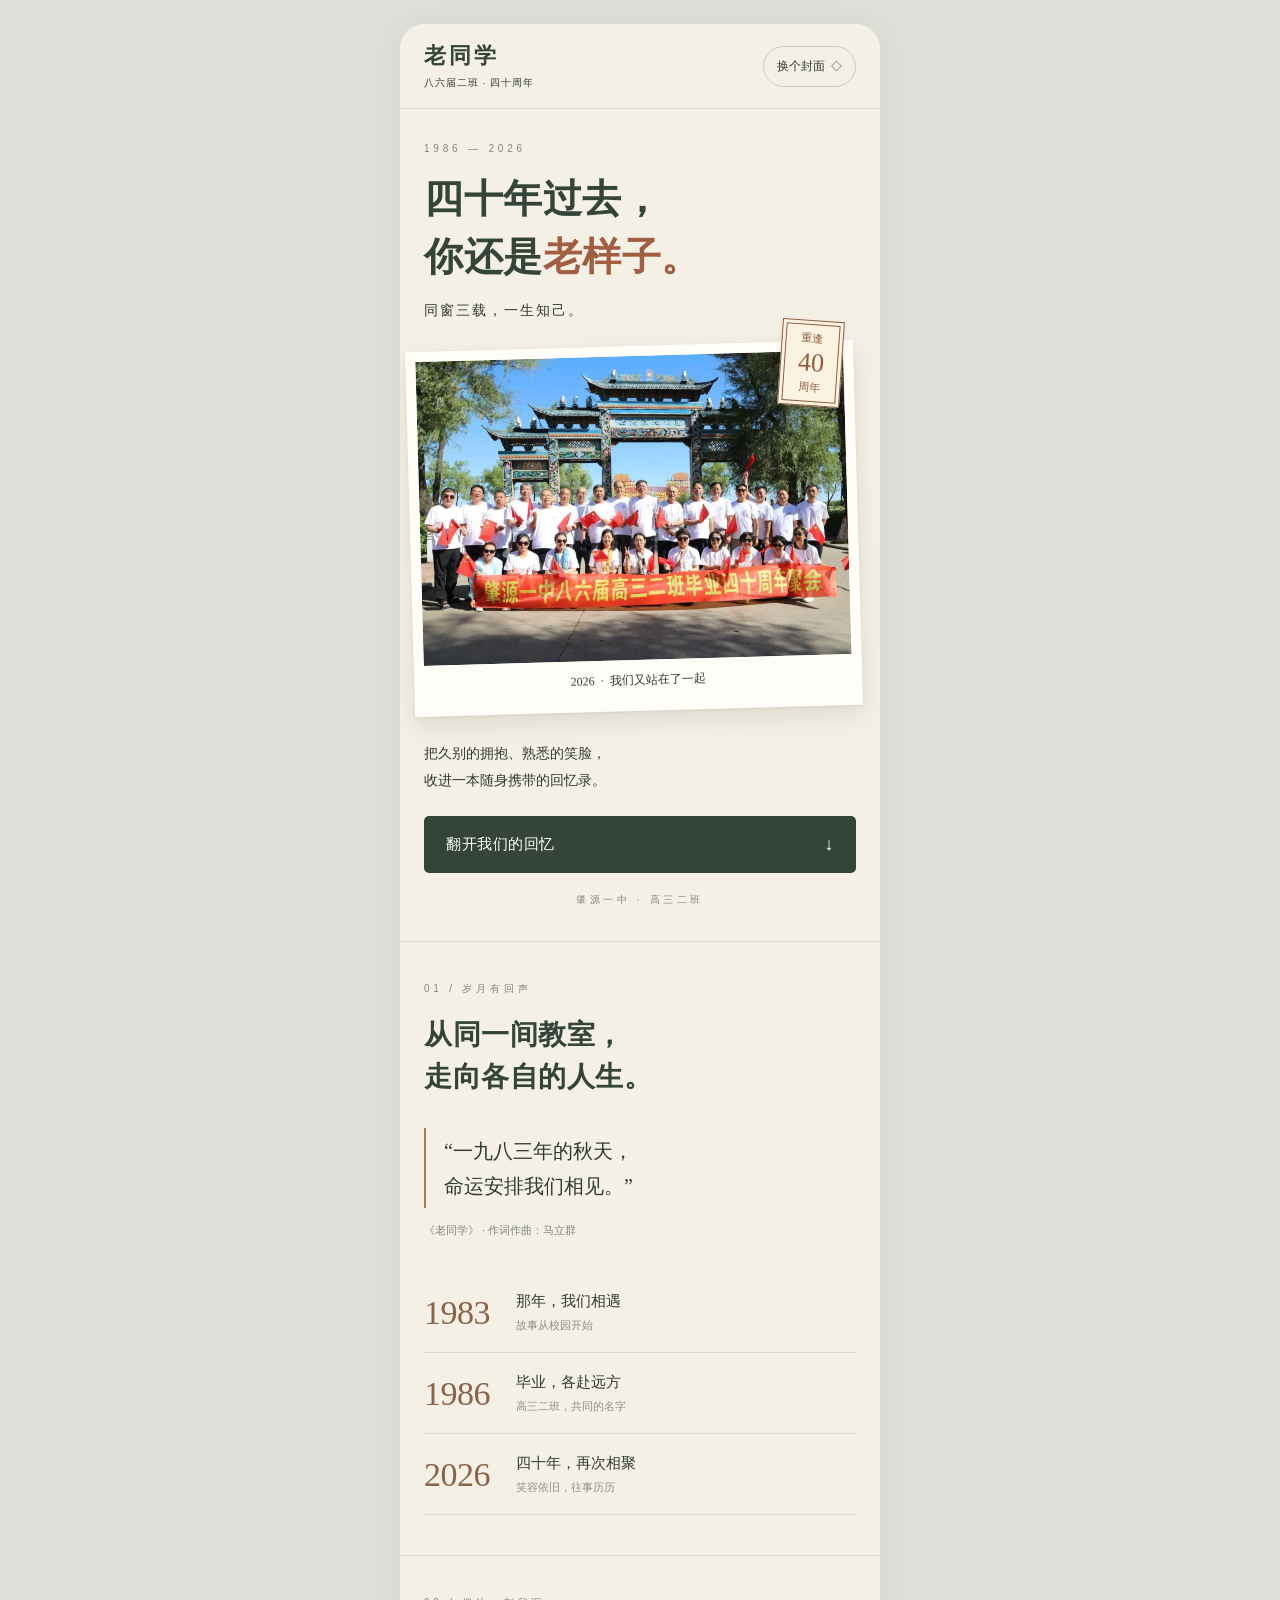
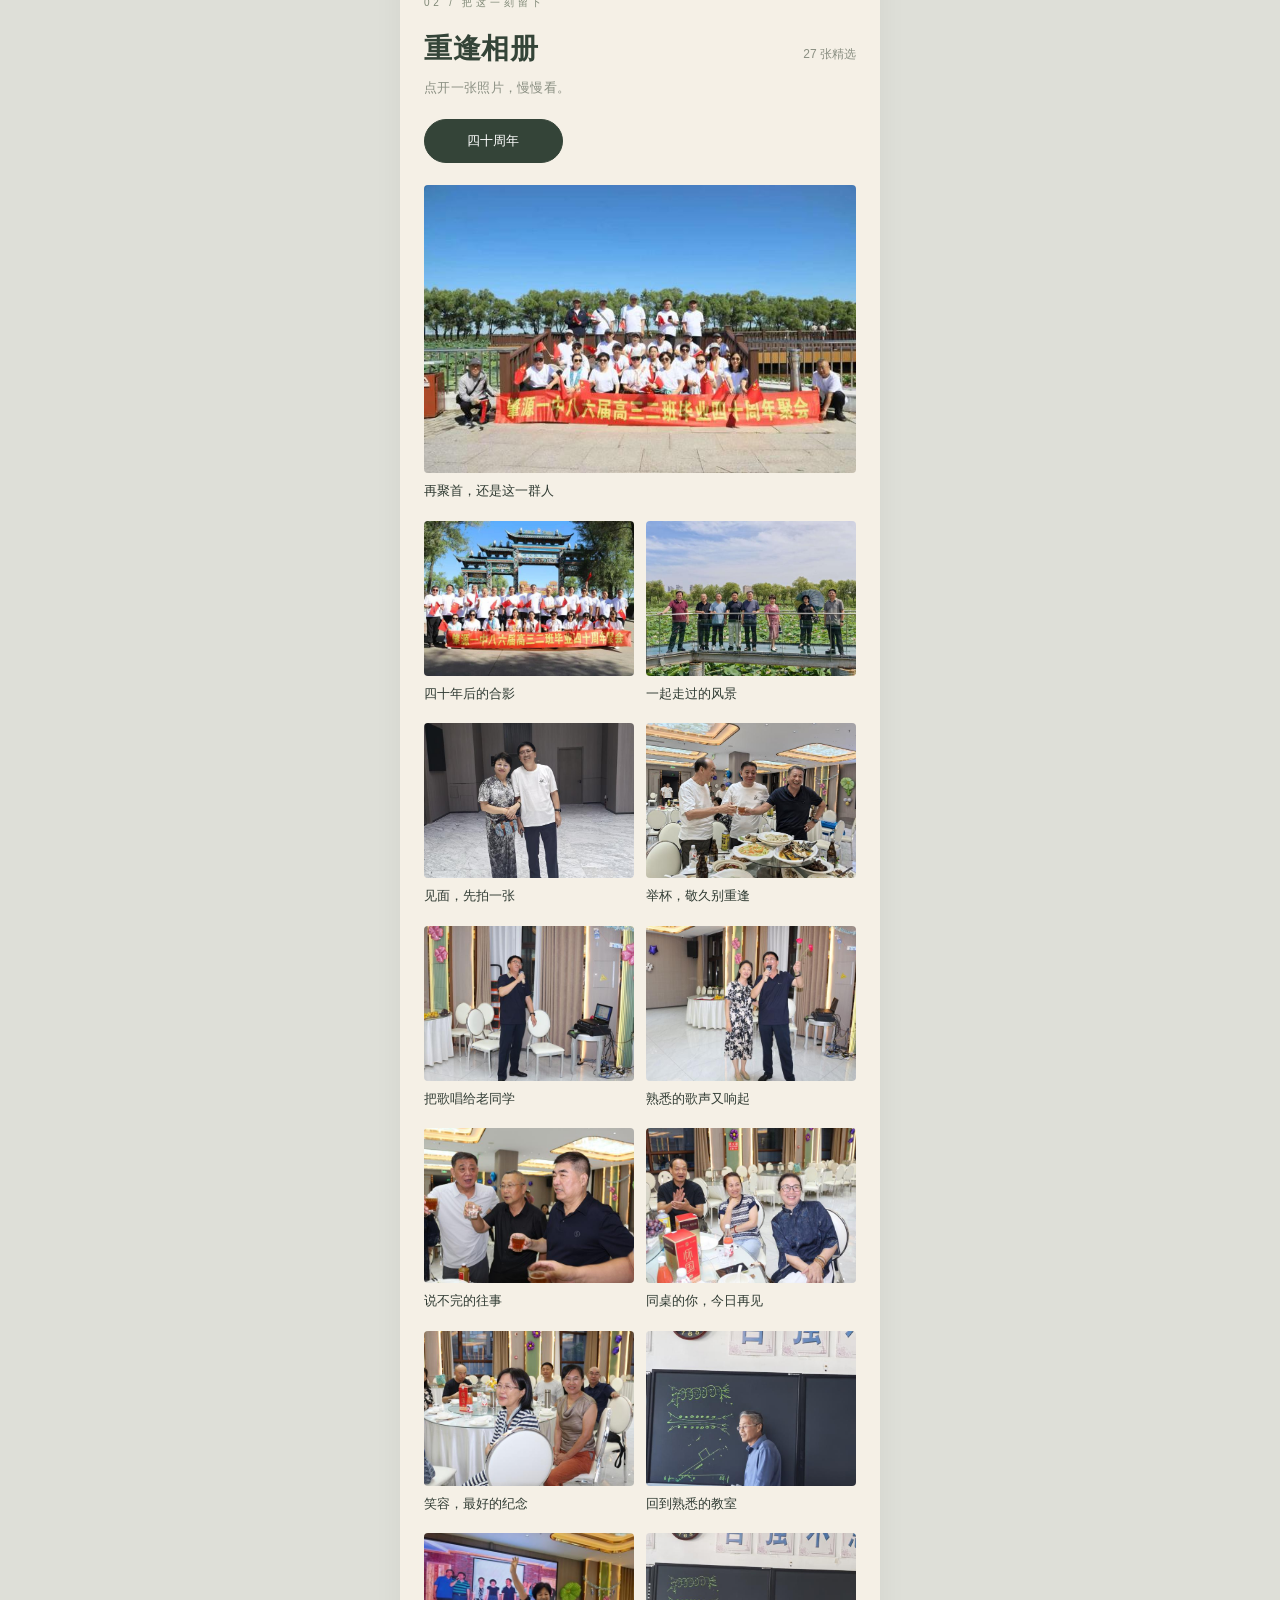
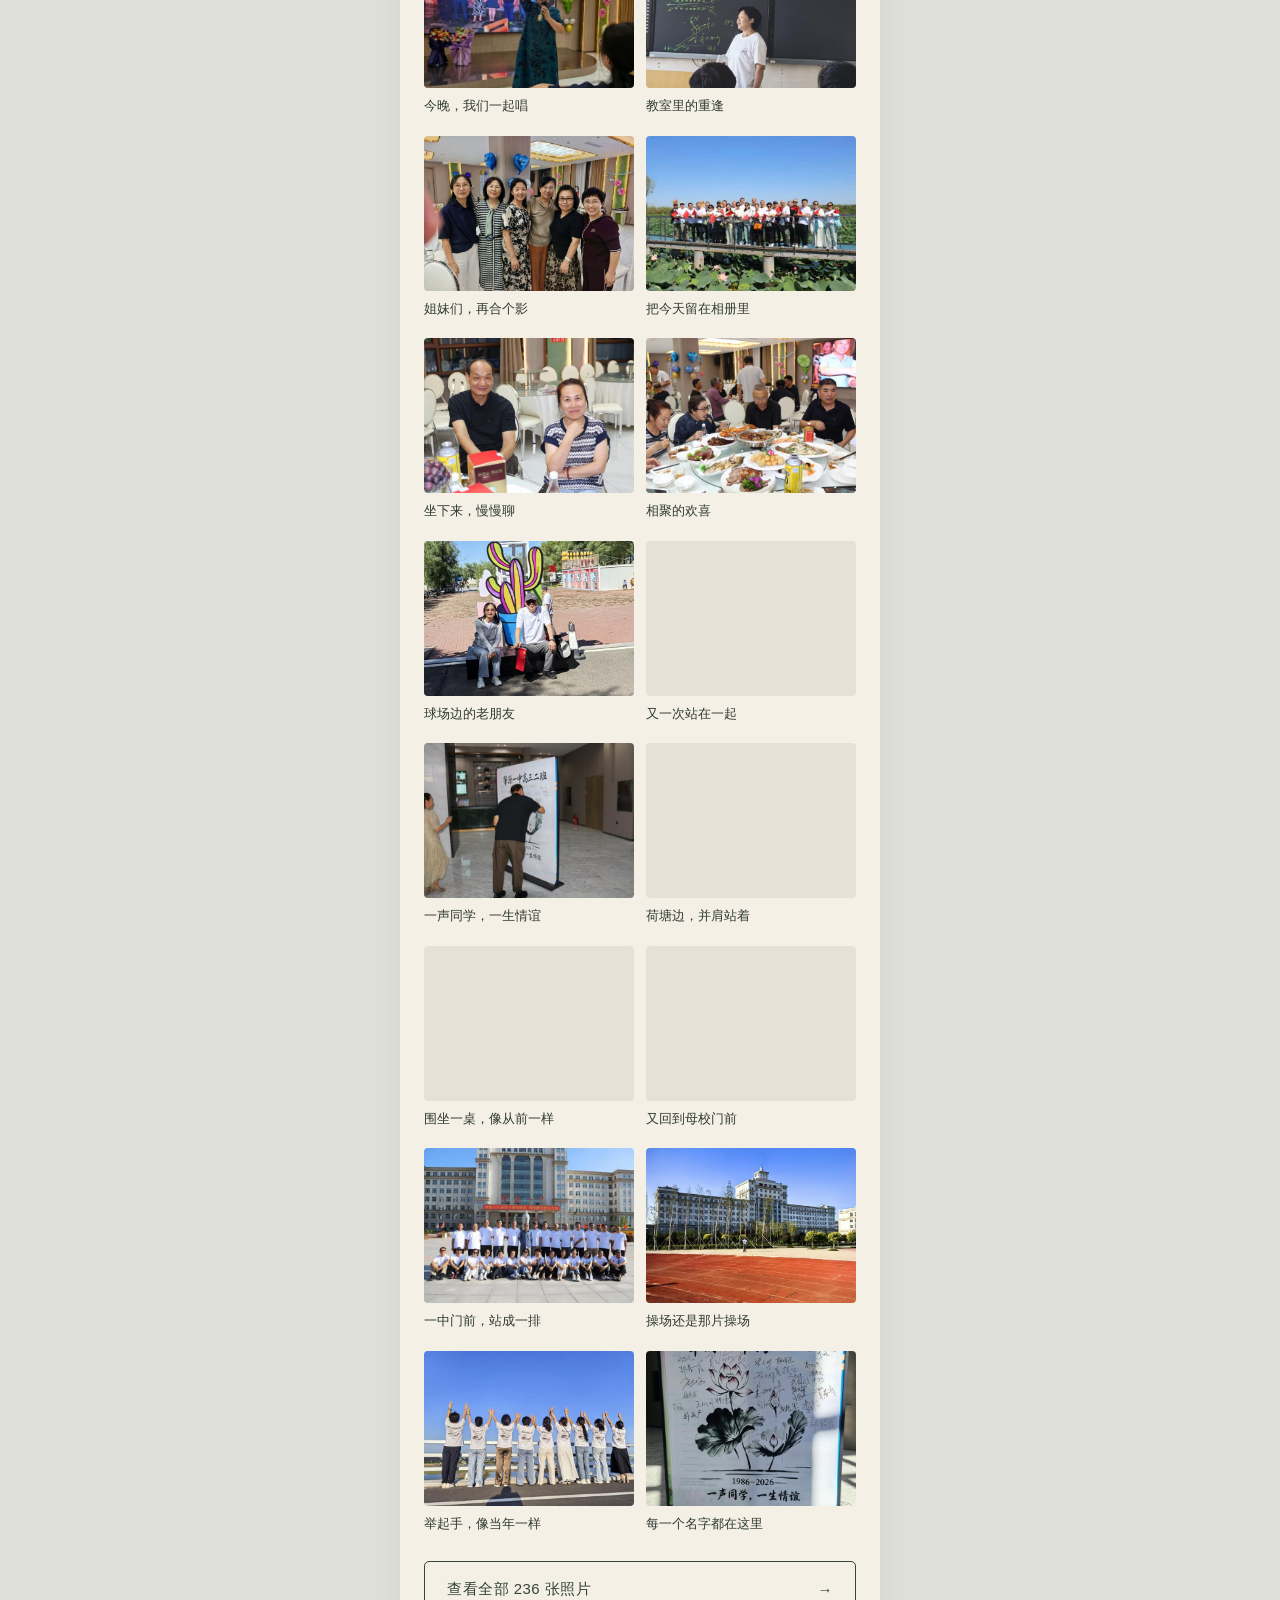
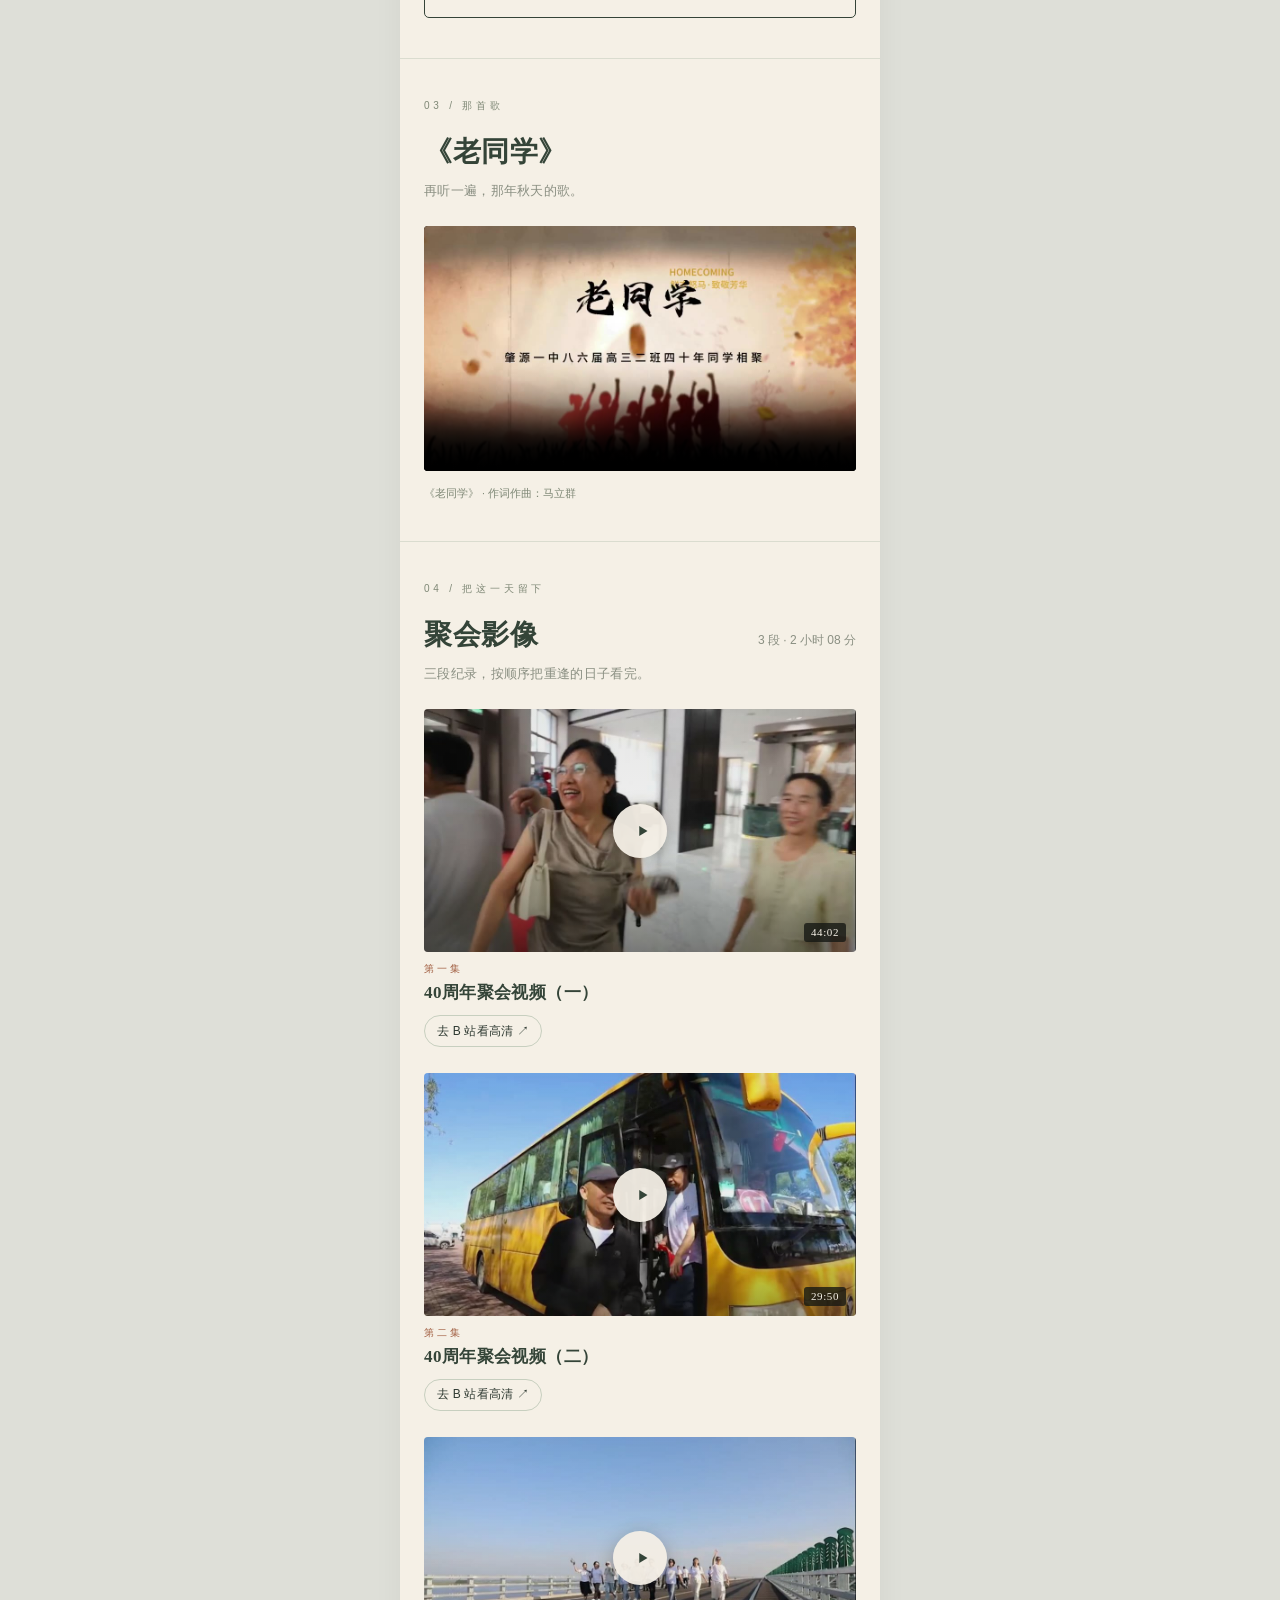
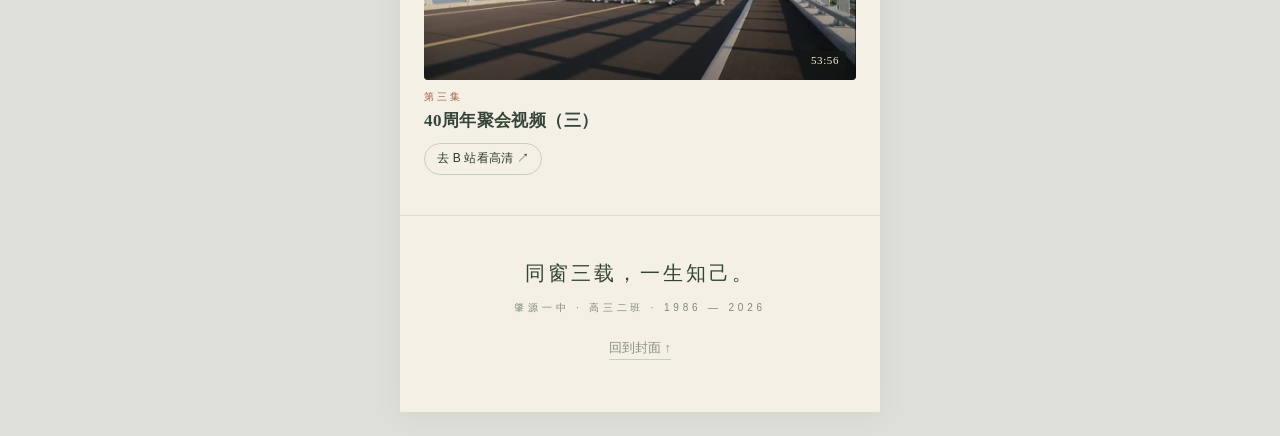
==== preview/index.html @ ff24ba39 "增加聚会影像预览页，嵌入 B 站三集视频" ====
<!DOCTYPE html>
<html lang="zh-CN">
<head>
<meta charset="utf-8">
<meta name="viewport" content="width=device-width,initial-scale=1,viewport-fit=cover">
<meta name="theme-color" content="#f5f0e6">
<title>老同学 · 肇源一中八六届高三二班毕业四十周年聚会</title>
<meta name="description" content="1986 — 2026 · 四十年过去，你还是老样子。同窗三载，一生知己。">
<link rel="preload" as="image" href="../assets/full/0265.jpg">
<link rel="stylesheet" href="assets/style.css">
</head>
<body>
<main class="book" id="home">

  <header class="top">
    <div class="brand">
      <h1>老同学</h1>
      <p>八六届二班 · 四十周年</p>
    </div>
    <button class="pill" id="coverBtn" type="button">换个封面 <i>◇</i></button>
  </header>

  <section class="hero">
    <div class="eyebrow">1986 — 2026</div>
    <h2>四十年过去，<br>你还是<em>老样子。</em></h2>
    <p class="lead">同窗三载，一生知己。</p>
    <div class="polaroid-wrap">
      <div class="stamp" aria-hidden="true"><span>重逢</span><strong>40</strong><span>周年</span></div>
      <figure class="polaroid">
        <div class="ph"><img id="coverImg" src="../assets/full/0265.jpg" alt="肇源一中八六届高三二班毕业四十周年聚会合影" fetchpriority="high"></div>
        <figcaption><b>2026</b> &nbsp;·&nbsp; 我们又站在了一起</figcaption>
      </figure>
    </div>
    <p class="intro">把久别的拥抱、熟悉的笑脸，<br>收进一本随身携带的回忆录。</p>
    <a class="cta" href="#memory"><span>翻开我们的回忆</span><span class="arr">↓</span></a>
    <div class="school">肇源一中 · 高三二班</div>
  </section>

  <section class="sec" id="memory">
    <div class="eyebrow">01 / 岁月有回声</div>
    <h3>从同一间教室，<br>走向各自的人生。</h3>
    <blockquote class="quote">“一九八三年的秋天，<br>命运安排我们相见。”</blockquote>
    <div class="credit">《老同学》 · 作词作曲：马立群</div>
    <ul class="timeline">
      <li><span class="yr">1983</span><div><b>那年，我们相遇</b><small>故事从校园开始</small></div></li>
      <li><span class="yr">1986</span><div><b>毕业，各赴远方</b><small>高三二班，共同的名字</small></div></li>
      <li><span class="yr">2026</span><div><b>四十年，再次相聚</b><small>笑容依旧，往事历历</small></div></li>
    </ul>
  </section>

  <section class="sec" id="album">
    <div class="eyebrow">02 / 把这一刻留下</div>
    <div class="album-head"><h3>重逢相册</h3><span class="count" id="albumCount">27 张精选</span></div>
    <p class="sub">点开一张照片，慢慢看。</p>
    <div class="tabs" role="tablist">
      <button class="on" data-f="40" type="button">四十周年</button>
    </div>
    <div class="grid" id="grid">
      <figure class="card big" data-tag="40" data-i="0">
        <div class="im"><img src="../assets/thumb/0085.jpg" data-full="../assets/full/0085.jpg" alt="再聚首，还是这一群人" loading="eager" decoding="async"></div>
        <p>再聚首，还是这一群人</p>
      </figure>
      <figure class="card" data-tag="40" data-i="1">
        <div class="im"><img src="../assets/thumb/0265.jpg" data-full="../assets/full/0265.jpg" alt="四十年后的合影" loading="eager" decoding="async"></div>
        <p>四十年后的合影</p>
      </figure>
      <figure class="card" data-tag="40" data-i="2">
        <div class="im"><img src="../assets/thumb/0061.jpg" data-full="../assets/full/0061.jpg" alt="一起走过的风景" loading="eager" decoding="async"></div>
        <p>一起走过的风景</p>
      </figure>
      <figure class="card" data-tag="40" data-i="3">
        <div class="im"><img src="../assets/thumb/0096.jpg" data-full="../assets/full/0096.jpg" alt="见面，先拍一张" loading="lazy" decoding="async"></div>
        <p>见面，先拍一张</p>
      </figure>
      <figure class="card" data-tag="40" data-i="4">
        <div class="im"><img src="../assets/thumb/0220.jpg" data-full="../assets/full/0220.jpg" alt="举杯，敬久别重逢" loading="lazy" decoding="async"></div>
        <p>举杯，敬久别重逢</p>
      </figure>
      <figure class="card" data-tag="40" data-i="5">
        <div class="im"><img src="../assets/thumb/0133.jpg" data-full="../assets/full/0133.jpg" alt="把歌唱给老同学" loading="lazy" decoding="async"></div>
        <p>把歌唱给老同学</p>
      </figure>
      <figure class="card" data-tag="40" data-i="6">
        <div class="im"><img src="../assets/thumb/0135.jpg" data-full="../assets/full/0135.jpg" alt="熟悉的歌声又响起" loading="lazy" decoding="async"></div>
        <p>熟悉的歌声又响起</p>
      </figure>
      <figure class="card" data-tag="40" data-i="7">
        <div class="im"><img src="../assets/thumb/0157.jpg" data-full="../assets/full/0157.jpg" alt="说不完的往事" loading="lazy" decoding="async"></div>
        <p>说不完的往事</p>
      </figure>
      <figure class="card" data-tag="40" data-i="8">
        <div class="im"><img src="../assets/thumb/0169.jpg" data-full="../assets/full/0169.jpg" alt="同桌的你，今日再见" loading="lazy" decoding="async"></div>
        <p>同桌的你，今日再见</p>
      </figure>
      <figure class="card" data-tag="40" data-i="9">
        <div class="im"><img src="../assets/thumb/0181.jpg" data-full="../assets/full/0181.jpg" alt="笑容，最好的纪念" loading="lazy" decoding="async"></div>
        <p>笑容，最好的纪念</p>
      </figure>
      <figure class="card" data-tag="40" data-i="10">
        <div class="im"><img src="../assets/thumb/0193.jpg" data-full="../assets/full/0193.jpg" alt="回到熟悉的教室" loading="lazy" decoding="async"></div>
        <p>回到熟悉的教室</p>
      </figure>
      <figure class="card" data-tag="40" data-i="11">
        <div class="im"><img src="../assets/thumb/0253.jpg" data-full="../assets/full/0253.jpg" alt="今晚，我们一起唱" loading="lazy" decoding="async"></div>
        <p>今晚，我们一起唱</p>
      </figure>
      <figure class="card" data-tag="40" data-i="12">
        <div class="im"><img src="../assets/thumb/0099.jpg" data-full="../assets/full/0099.jpg" alt="教室里的重逢" loading="lazy" decoding="async"></div>
        <p>教室里的重逢</p>
      </figure>
      <figure class="card" data-tag="40" data-i="13">
        <div class="im"><img src="../assets/thumb/0115.jpg" data-full="../assets/full/0115.jpg" alt="姐妹们，再合个影" loading="lazy" decoding="async"></div>
        <p>姐妹们，再合个影</p>
      </figure>
      <figure class="card" data-tag="40" data-i="14">
        <div class="im"><img src="../assets/thumb/0088.jpg" data-full="../assets/full/0088.jpg" alt="把今天留在相册里" loading="lazy" decoding="async"></div>
        <p>把今天留在相册里</p>
      </figure>
      <figure class="card" data-tag="40" data-i="15">
        <div class="im"><img src="../assets/thumb/0170.jpg" data-full="../assets/full/0170.jpg" alt="坐下来，慢慢聊" loading="lazy" decoding="async"></div>
        <p>坐下来，慢慢聊</p>
      </figure>
      <figure class="card" data-tag="40" data-i="16">
        <div class="im"><img src="../assets/thumb/0155.jpg" data-full="../assets/full/0155.jpg" alt="相聚的欢喜" loading="lazy" decoding="async"></div>
        <p>相聚的欢喜</p>
      </figure>
      <figure class="card" data-tag="40" data-i="17">
        <div class="im"><img src="../assets/thumb/0197.jpg" data-full="../assets/full/0197.jpg" alt="球场边的老朋友" loading="lazy" decoding="async"></div>
        <p>球场边的老朋友</p>
      </figure>
      <figure class="card" data-tag="40" data-i="18">
        <div class="im"><img src="../assets/thumb/0101.jpg" data-full="../assets/full/0101.jpg" alt="又一次站在一起" loading="lazy" decoding="async"></div>
        <p>又一次站在一起</p>
      </figure>
      <figure class="card" data-tag="40" data-i="19">
        <div class="im"><img src="../assets/thumb/0529.jpg" data-full="../assets/full/0529.jpg" alt="一声同学，一生情谊" loading="lazy" decoding="async"></div>
        <p>一声同学，一生情谊</p>
      </figure>
      <figure class="card" data-tag="40" data-i="20">
        <div class="im"><img src="../assets/thumb/0063.jpg" data-full="../assets/full/0063.jpg" alt="荷塘边，并肩站着" loading="lazy" decoding="async"></div>
        <p>荷塘边，并肩站着</p>
      </figure>
      <figure class="card" data-tag="40" data-i="21">
        <div class="im"><img src="../assets/thumb/0069.jpg" data-full="../assets/full/0069.jpg" alt="围坐一桌，像从前一样" loading="lazy" decoding="async"></div>
        <p>围坐一桌，像从前一样</p>
      </figure>
      <figure class="card" data-tag="40" data-i="22">
        <div class="im"><img src="../assets/thumb/0111.jpg" data-full="../assets/full/0111.jpg" alt="又回到母校门前" loading="lazy" decoding="async"></div>
        <p>又回到母校门前</p>
      </figure>
      <figure class="card" data-tag="40" data-i="23">
        <div class="im"><img src="../assets/thumb/0089.jpg" data-full="../assets/full/0089.jpg" alt="一中门前，站成一排" loading="lazy" decoding="async"></div>
        <p>一中门前，站成一排</p>
      </figure>
      <figure class="card" data-tag="40" data-i="24">
        <div class="im"><img src="../assets/thumb/0052.jpg" data-full="../assets/full/0052.jpg" alt="操场还是那片操场" loading="lazy" decoding="async"></div>
        <p>操场还是那片操场</p>
      </figure>
      <figure class="card" data-tag="40" data-i="25">
        <div class="im"><img src="../assets/thumb/0078.jpg" data-full="../assets/full/0078.jpg" alt="举起手，像当年一样" loading="lazy" decoding="async"></div>
        <p>举起手，像当年一样</p>
      </figure>
      <figure class="card" data-tag="40" data-i="26">
        <div class="im"><img src="../assets/thumb/0024.jpg" data-full="../assets/full/0024.jpg" alt="每一个名字都在这里" loading="lazy" decoding="async"></div>
        <p>每一个名字都在这里</p>
      </figure>
    </div>
    <a class="more" href="gallery.html"><span>查看全部 236 张照片</span><span class="arr">→</span></a>
  </section>

  <section class="sec" id="song">
    <div class="eyebrow">03 / 那首歌</div>
    <h3>《老同学》</h3>
    <p class="sub">再听一遍，那年秋天的歌。</p>
    <div class="video">
      <video controls playsinline webkit-playsinline preload="none" poster="../assets/video/poster.jpg">
        <source src="../assets/video/laotongxue.mp4" type="video/mp4">
      </video>
    </div>
    <div class="credit">《老同学》 · 作词作曲：马立群</div>
  </section>


  <section class="sec" id="films">
    <div class="eyebrow">04 / 把这一天留下</div>
    <div class="album-head"><h3>聚会影像</h3><span class="count">3 段 · 2 小时 08 分</span></div>
    <p class="sub">三段纪录，按顺序把重逢的日子看完。</p>
    <div class="films">
      <article class="film" data-bvid="BV1MWsN6bEzf">
        <div class="film-cover" role="button" tabindex="0" data-cover="assets/video/cover1.jpg" data-title="40周年聚会视频（一）" data-dur="44:02" data-play-label="播放第一集" aria-label="播放第一集">
          <img src="assets/video/cover1.jpg" alt="40周年聚会视频（一）" decoding="async">
          <span class="film-play" aria-hidden="true">
            <span class="film-play-btn">
              <svg viewBox="0 0 24 24" width="22" height="22"><path d="M9 6.5v11l9-5.5z" fill="currentColor"/></svg>
            </span>
          </span>
          <span class="film-dur">44:02</span>
        </div>
        <div class="film-meta">
          <span class="film-ep">第一集</span>
          <h4>40周年聚会视频（一）</h4>
          <a class="film-bl" href="https://www.bilibili.com/video/BV1MWsN6bEzf/" target="_blank" rel="noopener noreferrer">去 B 站看高清 ↗</a>
        </div>
      </article>
      <article class="film" data-bvid="BV1MWsN6bEhK">
        <div class="film-cover" role="button" tabindex="0" data-cover="assets/video/cover2.jpg" data-title="40周年聚会视频（二）" data-dur="29:50" data-play-label="播放第二集" aria-label="播放第二集">
          <img src="assets/video/cover2.jpg" alt="40周年聚会视频（二）" decoding="async">
          <span class="film-play" aria-hidden="true">
            <span class="film-play-btn">
              <svg viewBox="0 0 24 24" width="22" height="22"><path d="M9 6.5v11l9-5.5z" fill="currentColor"/></svg>
            </span>
          </span>
          <span class="film-dur">29:50</span>
        </div>
        <div class="film-meta">
          <span class="film-ep">第二集</span>
          <h4>40周年聚会视频（二）</h4>
          <a class="film-bl" href="https://www.bilibili.com/video/BV1MWsN6bEhK/" target="_blank" rel="noopener noreferrer">去 B 站看高清 ↗</a>
        </div>
      </article>
      <article class="film" data-bvid="BV1bWsN6bErP">
        <div class="film-cover" role="button" tabindex="0" data-cover="assets/video/cover3.jpg" data-title="40周年聚会视频（三）" data-dur="53:56" data-play-label="播放第三集" aria-label="播放第三集">
          <img src="assets/video/cover3.jpg" alt="40周年聚会视频（三）" decoding="async">
          <span class="film-play" aria-hidden="true">
            <span class="film-play-btn">
              <svg viewBox="0 0 24 24" width="22" height="22"><path d="M9 6.5v11l9-5.5z" fill="currentColor"/></svg>
            </span>
          </span>
          <span class="film-dur">53:56</span>
        </div>
        <div class="film-meta">
          <span class="film-ep">第三集</span>
          <h4>40周年聚会视频（三）</h4>
          <a class="film-bl" href="https://www.bilibili.com/video/BV1bWsN6bErP/" target="_blank" rel="noopener noreferrer">去 B 站看高清 ↗</a>
        </div>
      </article>
    </div>
  </section>

  <footer class="foot">
    <div class="t">同窗三载，一生知己。</div>
    <div class="eyebrow">肇源一中 · 高三二班 · 1986 — 2026</div>
    <a class="totop" href="#home">回到封面 ↑</a>
  </footer>
</main>

<script src="../assets/lightbox.js"></script>
<script>
(function(){
  // cover switcher
  var covers=["../assets/full/0265.jpg", "../assets/full/0085.jpg", "../assets/full/0101.jpg", "../assets/full/0088.jpg", "../assets/full/0089.jpg"],ci=0,img=document.getElementById('coverImg');
  document.getElementById('coverBtn').addEventListener('click',function(){
    ci=(ci+1)%covers.length;var n=new Image();n.onload=function(){img.style.opacity=0;setTimeout(function(){img.src=covers[ci];img.style.opacity=1;},200);};n.src=covers[ci];
  });
  // smooth anchor scroll
  document.querySelectorAll('a[href^="#"]').forEach(function(a){a.addEventListener('click',function(e){var t=document.querySelector(a.getAttribute('href'));if(t){e.preventDefault();t.scrollIntoView({behavior:'smooth'});}});});
  // filters
  var cards=[].slice.call(document.querySelectorAll('#grid .card'));
  document.querySelectorAll('.tabs button').forEach(function(b){b.addEventListener('click',function(){
    document.querySelectorAll('.tabs button').forEach(function(x){x.classList.toggle('on',x===b);});
    var f=b.dataset.f,first=true;
    cards.forEach(function(c){var show=f==='all'||c.dataset.tag===f;c.classList.toggle('hide',!show);
      c.classList.toggle('big',show&&first);if(show)first=false;});
  });});
  // lightbox over visible cards
  cards.forEach(function(c){c.addEventListener('click',function(){
    var vis=cards.filter(function(x){return !x.classList.contains('hide');});
    var list=vis.map(function(x){var im=x.querySelector('img');return {src:im.dataset.full,cap:x.querySelector('p').textContent};});
    Lightbox.open(list,vis.indexOf(c));
  });});
  // only one video
  // reunion films: tap cover -> Bilibili iframe, one at a time
  (function(){
    var covers = document.querySelectorAll('#films .film-cover');
    function posterHTML(el){
      var src = el.getAttribute('data-cover');
      var title = el.getAttribute('data-title') || '';
      var dur = el.getAttribute('data-dur') || '';
      return '<img src="'+src+'" alt="'+title+'" decoding="async">'
        + '<span class="film-play" aria-hidden="true"><span class="film-play-btn">'
        + '<svg viewBox="0 0 24 24" width="22" height="22"><path d="M9 6.5v11l9-5.5z" fill="currentColor"/></svg>'
        + '</span></span>'
        + '<span class="film-dur">'+dur+'</span>';
    }
    function stop(el){
      if(!el.classList.contains('playing')) return;
      el.classList.remove('playing');
      el.innerHTML = posterHTML(el);
      el.setAttribute('role','button');
      el.setAttribute('tabindex','0');
      el.setAttribute('aria-label', el.getAttribute('data-play-label') || '播放');
    }
    function stopAll(){
      covers.forEach(stop);
      var song = document.querySelector('#song video');
      if(song && !song.paused) try{ song.pause(); }catch(e){}
    }
    function play(el){
      if(el.classList.contains('playing')) return;
      stopAll();
      var film = el.closest('.film');
      var bvid = film && film.getAttribute('data-bvid');
      if(!bvid) return;
      el.classList.add('playing');
      el.removeAttribute('role');
      el.removeAttribute('tabindex');
      el.removeAttribute('aria-label');
      var src = 'https://player.bilibili.com/player.html?isOutside=true&bvid='+encodeURIComponent(bvid)+'&page=1&autoplay=1&high_quality=1&danmaku=0';
      el.innerHTML = '<iframe src="'+src+'" allowfullscreen="true" scrolling="no" frameborder="0" referrerpolicy="strict-origin-when-cross-origin" allow="autoplay; fullscreen; picture-in-picture" title="'+(el.getAttribute('data-title')||'')+'"></iframe>';
    }
    covers.forEach(function(el){
      el.addEventListener('click', function(){ play(el); });
      el.addEventListener('keydown', function(e){
        if(e.key==='Enter' || e.key===' '){ e.preventDefault(); play(el); }
      });
    });
  })();
})();
</script>
</body>
</html>
---- preview/assets/style.css ----
:root{
  --page:#dedfd8; --paper:#f5f0e6; --ink:#344438; --ink2:#2f3a32; --muted:#7f8876; --muted2:#8a8f82;
  --rust:#a15e41; --year:#8a6349; --bar:#ac7957; --line:#dadccf; --tab:#c7cfbf; --polaroid:#fffdf8; --stamp:#925b40;
  --serif:"Songti SC","STSong","Noto Serif SC","Noto Serif CJK SC","Source Han Serif SC","SimSun",Georgia,serif;
  --sans:-apple-system,BlinkMacSystemFont,"PingFang SC","Hiragino Sans GB","Microsoft YaHei","Noto Sans SC","Noto Sans CJK SC",sans-serif;
  --num:Georgia,"Iowan Old Style","Palatino Linotype",Palatino,"Times New Roman",serif;
}
*{box-sizing:border-box;margin:0;padding:0}
html{-webkit-text-size-adjust:100%}
body{background:var(--page);font-family:var(--sans);color:var(--ink2);-webkit-font-smoothing:antialiased;}
img{display:block;max-width:100%}
a{color:inherit;text-decoration:none}
button{font:inherit;color:inherit;background:none;border:0;cursor:pointer}
.book{max-width:480px;margin:0 auto;background:var(--paper);min-height:100vh;overflow:hidden}
@media (min-width:520px){.book{margin:24px auto;border-radius:24px 24px 0 0;box-shadow:0 2px 30px rgba(0,0,0,.05)}}

/* header */
.top{display:flex;justify-content:space-between;align-items:center;padding:19px 24px 18px;border-bottom:1px solid var(--line)}
.brand h1{font-family:var(--serif);font-weight:600;font-size:22px;letter-spacing:3px;color:var(--ink);line-height:1.2}
.brand p{font-size:9.5px;letter-spacing:1px;margin-top:8px;color:var(--ink2)}
.pill{border:1.5px solid var(--tab);border-radius:999px;height:41px;padding:0 13px;font-size:12px;display:inline-flex;align-items:center;gap:6px;color:var(--ink2);white-space:nowrap}
.pill i{font-style:normal;font-size:11px}

/* hero */
.hero{padding:34px 24px 34px;border-bottom:1px solid var(--line)}
.eyebrow{font-size:10px;letter-spacing:3.8px;color:var(--muted)}
.hero h2{font-family:var(--serif);font-weight:600;color:var(--ink);font-size:39px;line-height:1.48;margin-top:16px;letter-spacing:.5px}
.hero h2 em{font-style:normal;color:var(--rust)}
.hero .lead{font-size:13.5px;letter-spacing:2px;margin-top:16px;color:var(--ink2)}
.polaroid-wrap{position:relative;margin:26px -2px 0 -14px;}
.polaroid{background:var(--polaroid);padding:10px 10px 0;transform:rotate(-1.6deg);box-shadow:0 10px 24px rgba(80,70,50,.13),0 1px 3px rgba(80,70,50,.08)}
.polaroid .ph{aspect-ratio:430/305;overflow:hidden;background:#ddd}
.polaroid .ph img{width:100%;height:100%;object-fit:cover;transition:opacity .4s}
.polaroid figcaption{font-family:var(--serif);text-align:center;font-size:12px;padding:12px 0 22px;color:var(--ink2)}
.polaroid figcaption b{font-family:var(--num);font-weight:400}
.stamp{position:absolute;right:16px;top:-26px;width:62px;height:86px;background:#faf3e1;border:1.5px solid var(--stamp);transform:rotate(4deg);color:var(--stamp);text-align:center;font-family:var(--serif);box-shadow:0 2px 6px rgba(0,0,0,.08);z-index:2}
.stamp:before{content:"";position:absolute;inset:3px;border:1px solid var(--stamp)}
.stamp span{display:block;font-size:11px;line-height:1}
.stamp span:first-child{margin-top:12px}
.stamp strong{display:block;font-family:var(--num);font-size:26px;font-weight:500;line-height:1;margin:6px 0 6px}
.hero .intro{font-size:13.5px;line-height:2;margin-top:30px;color:var(--ink2)}
.cta{display:flex;justify-content:space-between;align-items:center;background:var(--ink);color:#fff;border-radius:5px;height:57px;padding:0 22px;margin-top:22px;font-size:15px;letter-spacing:.5px;width:100%}
.cta .arr{font-size:18px}
.hero .school{text-align:center;font-size:10px;letter-spacing:3.6px;color:var(--muted);margin-top:20px}

/* sections */
.sec{padding:40px 24px 40px;border-bottom:1px solid var(--line)}
.sec h3{font-family:var(--serif);font-weight:600;color:var(--ink);font-size:28px;line-height:1.5;margin-top:18px;letter-spacing:.5px}
.quote{border-left:2.5px solid var(--bar);padding:6px 0 4px 18px;margin-top:30px;font-family:var(--serif);font-size:20px;line-height:1.75;color:var(--ink2)}
.credit{font-size:10.5px;color:var(--muted);margin-top:16px}
.timeline{margin-top:34px;list-style:none}
.timeline li{display:flex;align-items:center;border-bottom:1px solid var(--line);padding:20px 0 19px}
.timeline .yr{font-family:var(--num);color:var(--year);font-size:34px;width:92px;flex:none;line-height:1;letter-spacing:-.5px}
.timeline b{display:block;font-weight:500;font-size:15px;color:var(--ink2)}
.timeline small{display:block;font-size:11px;color:var(--muted2);margin-top:7px}
.album-head{display:flex;justify-content:space-between;align-items:baseline}
.album-head .count{font-size:12px;color:var(--muted2)}
.sub{font-size:12.5px;color:var(--muted2);margin-top:10px;letter-spacing:.3px}
.tabs{display:grid;grid-template-columns:repeat(3,1fr);gap:8px;margin-top:22px}
.tabs button{height:44px;border-radius:999px;border:1.5px solid var(--tab);font-size:13px;color:var(--ink2);transition:.2s}
.tabs button.on{background:var(--ink);border-color:var(--ink);color:#fff}
.grid{display:grid;grid-template-columns:1fr 1fr;gap:0 12px;margin-top:22px}
.card{cursor:zoom-in}
.card .im{aspect-ratio:420/310;overflow:hidden;border-radius:4px;background:#e6e1d5}
.card img{width:100%;height:100%;object-fit:cover}
.card p{font-size:12.5px;color:var(--ink2);padding:10px 0 20px;line-height:1.4}
.card.big{grid-column:1/-1}
.card.big .im{aspect-ratio:3/2}
.card.hide{display:none}
.more{display:flex;justify-content:space-between;align-items:center;border:1.5px solid var(--ink);color:var(--ink);border-radius:5px;height:57px;padding:0 22px;font-size:15px;margin-top:8px;letter-spacing:.5px}
.more:active,.cta:active{opacity:.85}

/* video */
.video{margin-top:26px;border-radius:4px;overflow:hidden;background:#222}
.video video{display:block;width:100%;aspect-ratio:960/544;background:#000}
.vnote{font-size:12px;color:var(--muted);margin-top:12px}

/* footer */
.foot{padding:44px 24px 52px;text-align:center}
.foot .t{font-family:var(--serif);font-size:20px;color:var(--ink);letter-spacing:3px}
.foot .eyebrow{margin-top:14px}
.foot .totop{display:inline-block;margin-top:24px;font-size:13px;color:var(--muted2);border-bottom:1px solid var(--tab);padding-bottom:2px}

/* gallery page */
.gtop{position:sticky;top:0;z-index:5;background:rgba(245,240,230,.96);-webkit-backdrop-filter:blur(6px);backdrop-filter:blur(6px)}
.back{font-size:14px;color:var(--ink2)}
.gsec{padding:28px 24px 8px}
.gsec h3{margin-top:22px}
.jump{display:flex;gap:8px;overflow-x:auto;padding:16px 24px 14px;border-bottom:1px solid var(--line);scrollbar-width:none}
.jump::-webkit-scrollbar{display:none}
.jump a{flex:none;height:34px;line-height:31px;padding:0 14px;border:1.5px solid var(--tab);border-radius:999px;font-size:13px}
.jump a.on{background:var(--ink);color:#fff;border-color:var(--ink)}
.group{padding:26px 24px 6px;scroll-margin-top:140px}
.group h4{display:flex;justify-content:space-between;align-items:baseline;font-family:var(--serif);font-weight:600;font-size:20px;color:var(--ink);margin-bottom:14px}
.group h4 small{font-family:var(--sans);font-weight:400;font-size:12px;color:var(--muted2)}
.thumbs{display:grid;grid-template-columns:repeat(3,1fr);gap:4px}
.thumbs button{aspect-ratio:1;overflow:hidden;background:#e6e1d5;border-radius:2px;padding:0}
.thumbs img{width:100%;height:100%;object-fit:cover;opacity:0;transition:opacity .3s}
.thumbs img.ld{opacity:1}

/* lightbox */
.lb{position:fixed;inset:0;z-index:50;background:#121412;display:none;touch-action:none;user-select:none;-webkit-user-select:none}
.lb.open{display:block}
.lb-track{position:absolute;inset:0;display:flex;will-change:transform}
.lb-slide{flex:none;width:100vw;height:100%;display:flex;align-items:center;justify-content:center;padding:56px 0 76px}
.lb-slide img{max-width:100%;max-height:100%;object-fit:contain}
.lb-top{position:absolute;top:0;left:0;right:0;display:flex;justify-content:space-between;align-items:center;padding:14px 16px;color:#eee;font-size:14px;z-index:2;font-family:var(--num);letter-spacing:1px}
.lb-close{width:40px;height:40px;font-size:26px;color:#eee;line-height:40px}
.lb-cap{position:absolute;left:0;right:0;bottom:22px;text-align:center;color:#e8e4da;font-size:14px;padding:0 24px;z-index:2}
.lb-nav{position:absolute;top:50%;transform:translateY(-50%);width:44px;height:64px;color:#fff;font-size:28px;opacity:.6;z-index:2}
.lb-prev{left:4px}.lb-next{right:4px}
@media (hover:none){.lb-nav{display:none}}
body.noscroll{overflow:hidden}


/* films (reunion videos) */
.films{margin-top:26px;display:flex;flex-direction:column;gap:26px}
.film-cover{position:relative;aspect-ratio:16/9;border-radius:4px;overflow:hidden;background:#222;cursor:pointer}
.film-cover img{width:100%;height:100%;object-fit:cover;display:block}
.film-cover::after{content:"";position:absolute;inset:0;background:linear-gradient(to top,rgba(20,22,18,.42) 0%,rgba(20,22,18,.06) 38%,rgba(20,22,18,.10) 100%);pointer-events:none}
.film-play{position:absolute;inset:0;display:flex;align-items:center;justify-content:center;z-index:1;pointer-events:none}
.film-play-btn{width:54px;height:54px;border-radius:50%;background:rgba(245,240,230,.94);color:var(--ink);box-shadow:0 4px 18px rgba(40,36,24,.28);display:flex;align-items:center;justify-content:center;padding-left:3px}
.film-play-btn svg{display:block}
.film-dur{position:absolute;right:10px;bottom:10px;z-index:2;background:rgba(20,22,18,.78);color:#f5f0e6;font-family:var(--num);font-size:11px;letter-spacing:.6px;padding:3px 7px;border-radius:3px;line-height:1.2;pointer-events:none}
.film-meta{padding:12px 0 0}
.film-ep{display:block;font-size:10px;letter-spacing:3.2px;color:var(--rust);line-height:1}
.film-meta h4{font-family:var(--serif);font-weight:600;font-size:17px;color:var(--ink);margin-top:7px;letter-spacing:.4px;line-height:1.4}
.film-bl{display:inline-flex;align-items:center;margin-top:10px;height:32px;padding:0 12px;font-size:12px;color:var(--ink2);border:1.5px solid var(--tab);border-radius:999px;letter-spacing:.2px}
.film-bl:active{opacity:.75}
.film-cover.playing{cursor:default}
.film-cover.playing::after{display:none}
.film-cover iframe{position:absolute;inset:0;width:100%;height:100%;border:0;display:block;background:#000}
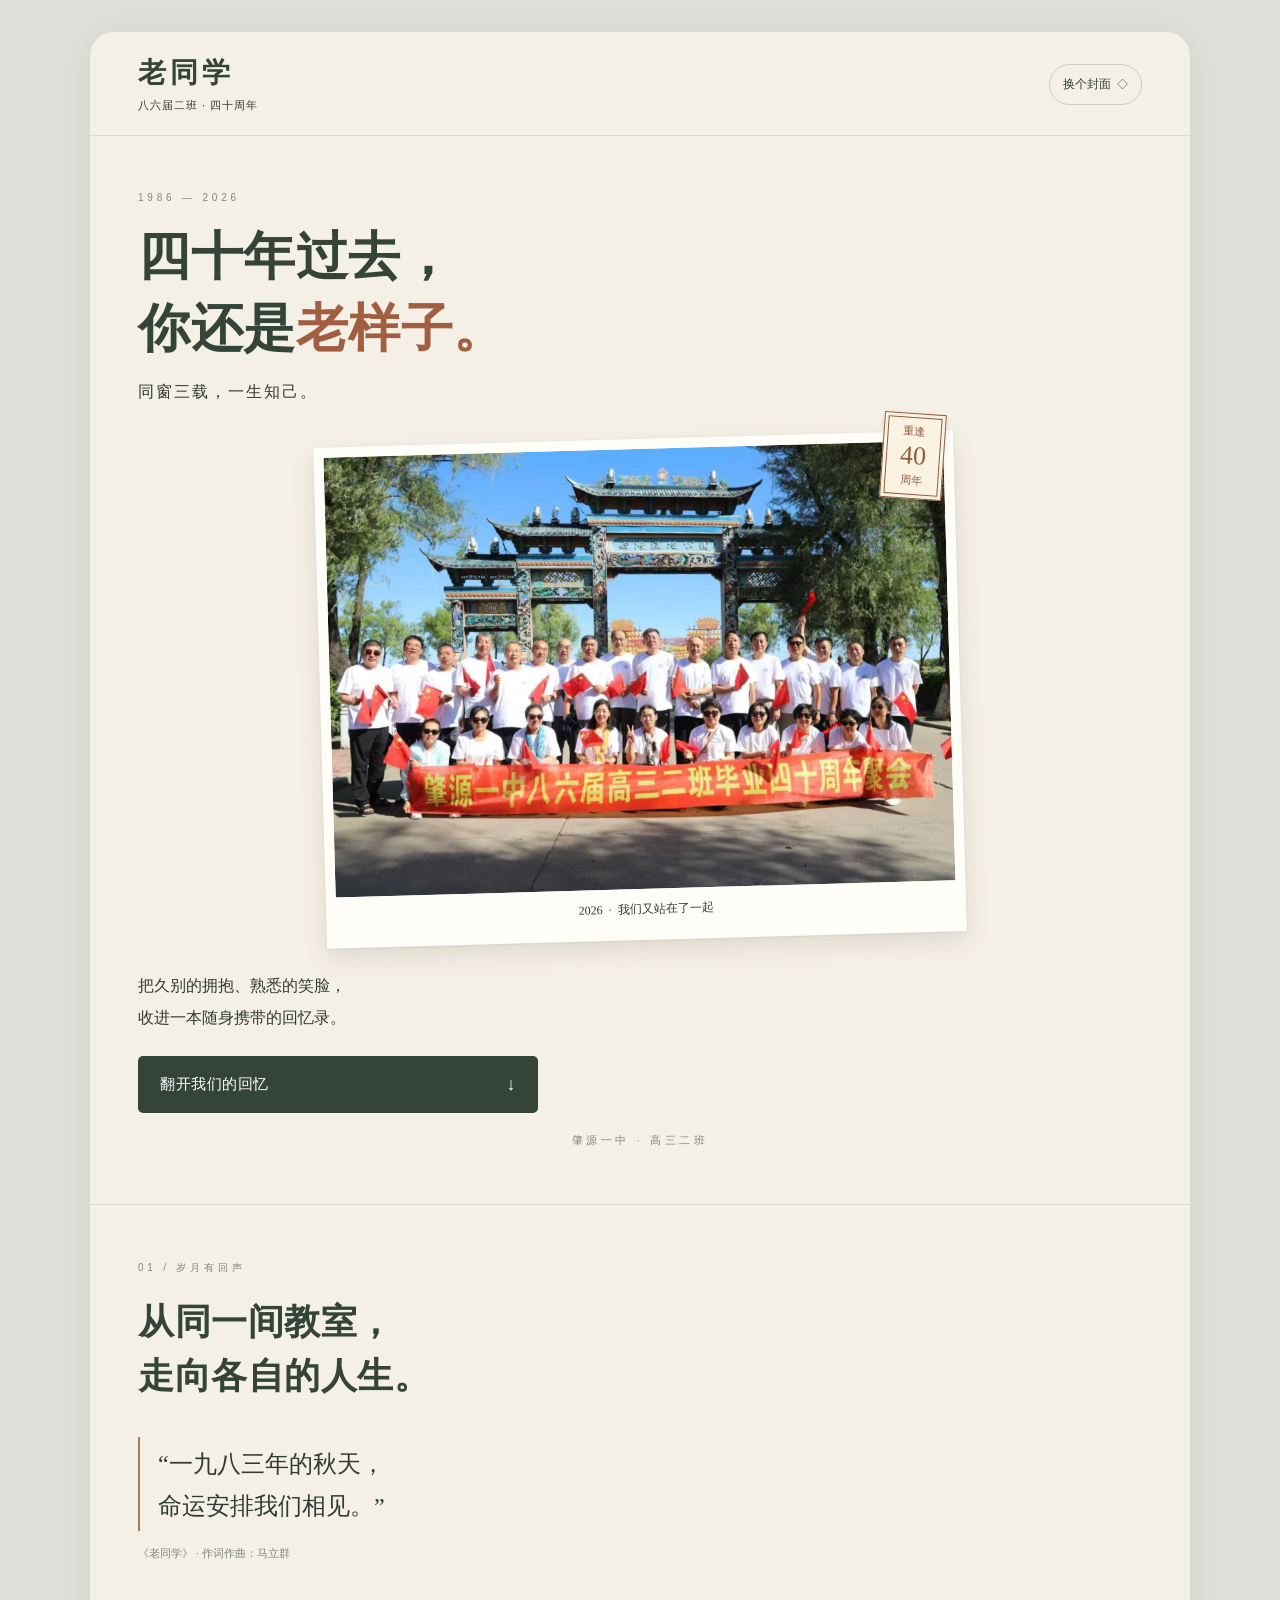
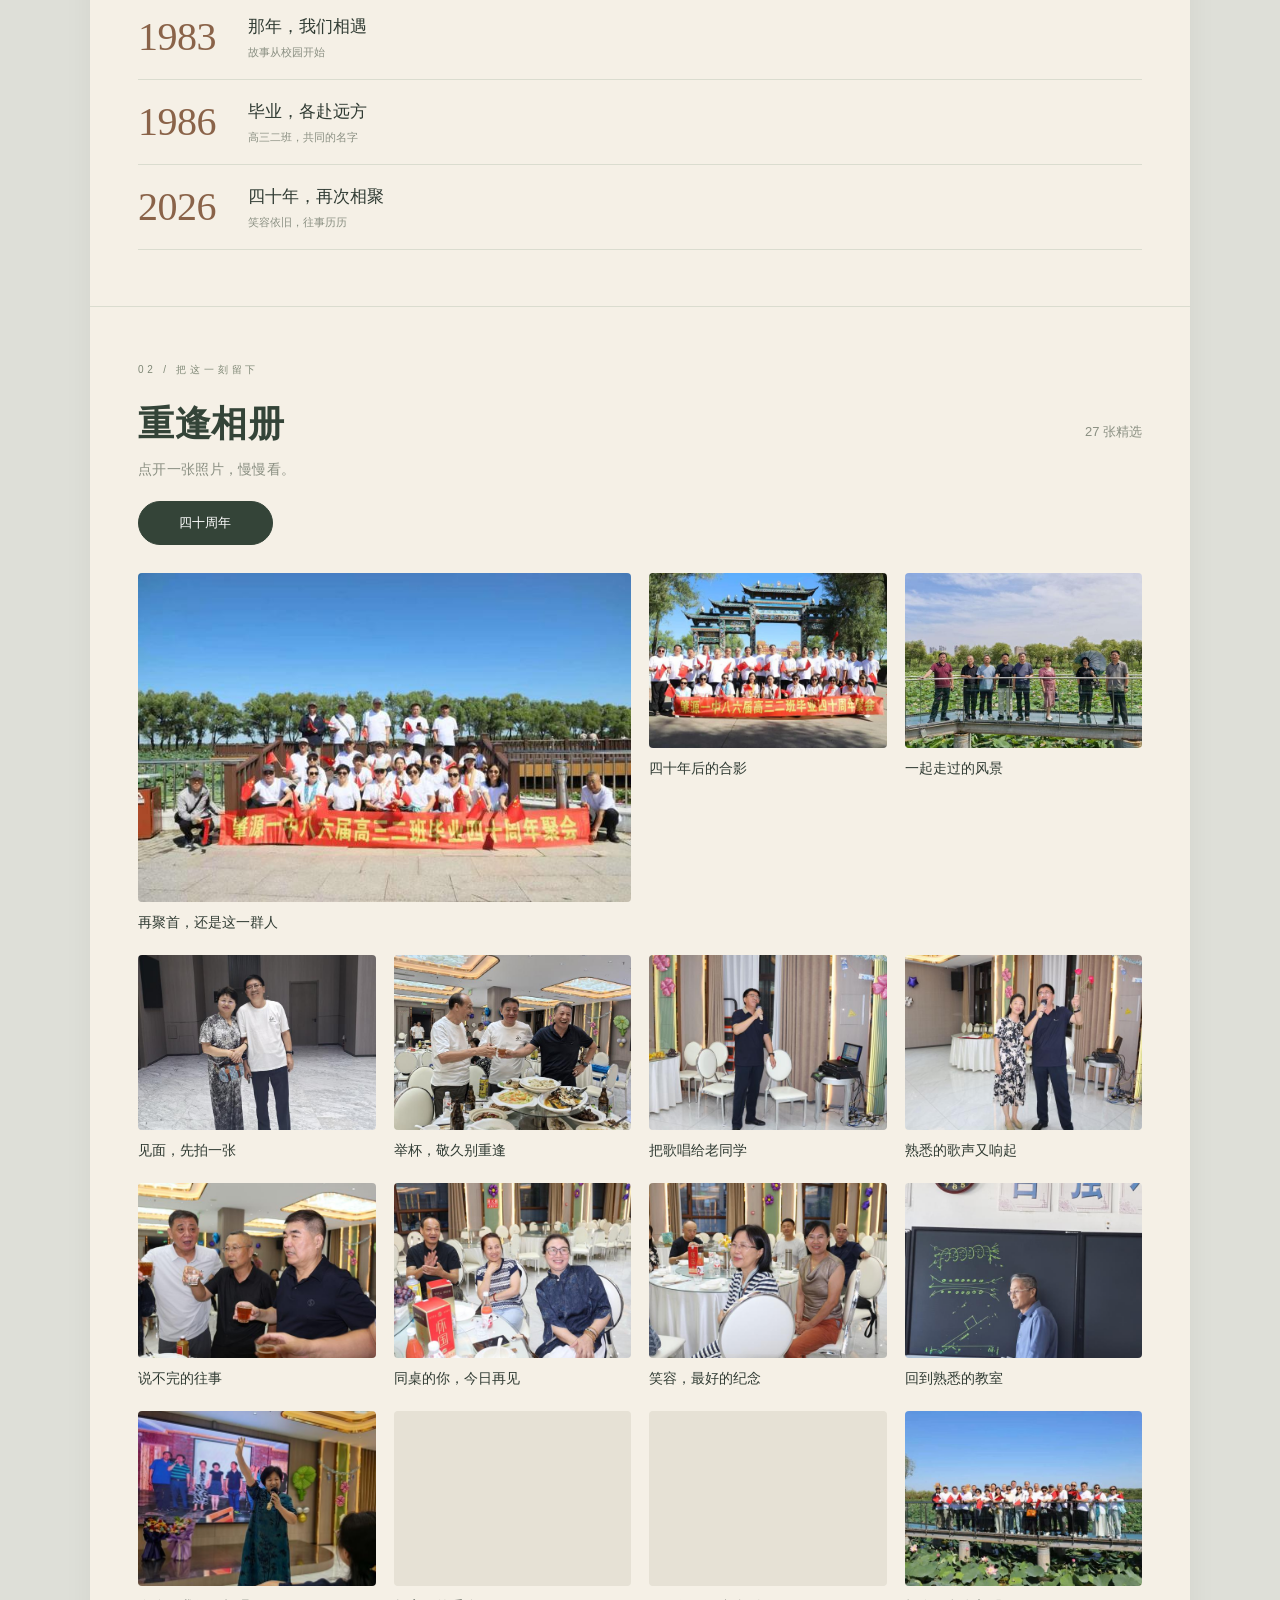
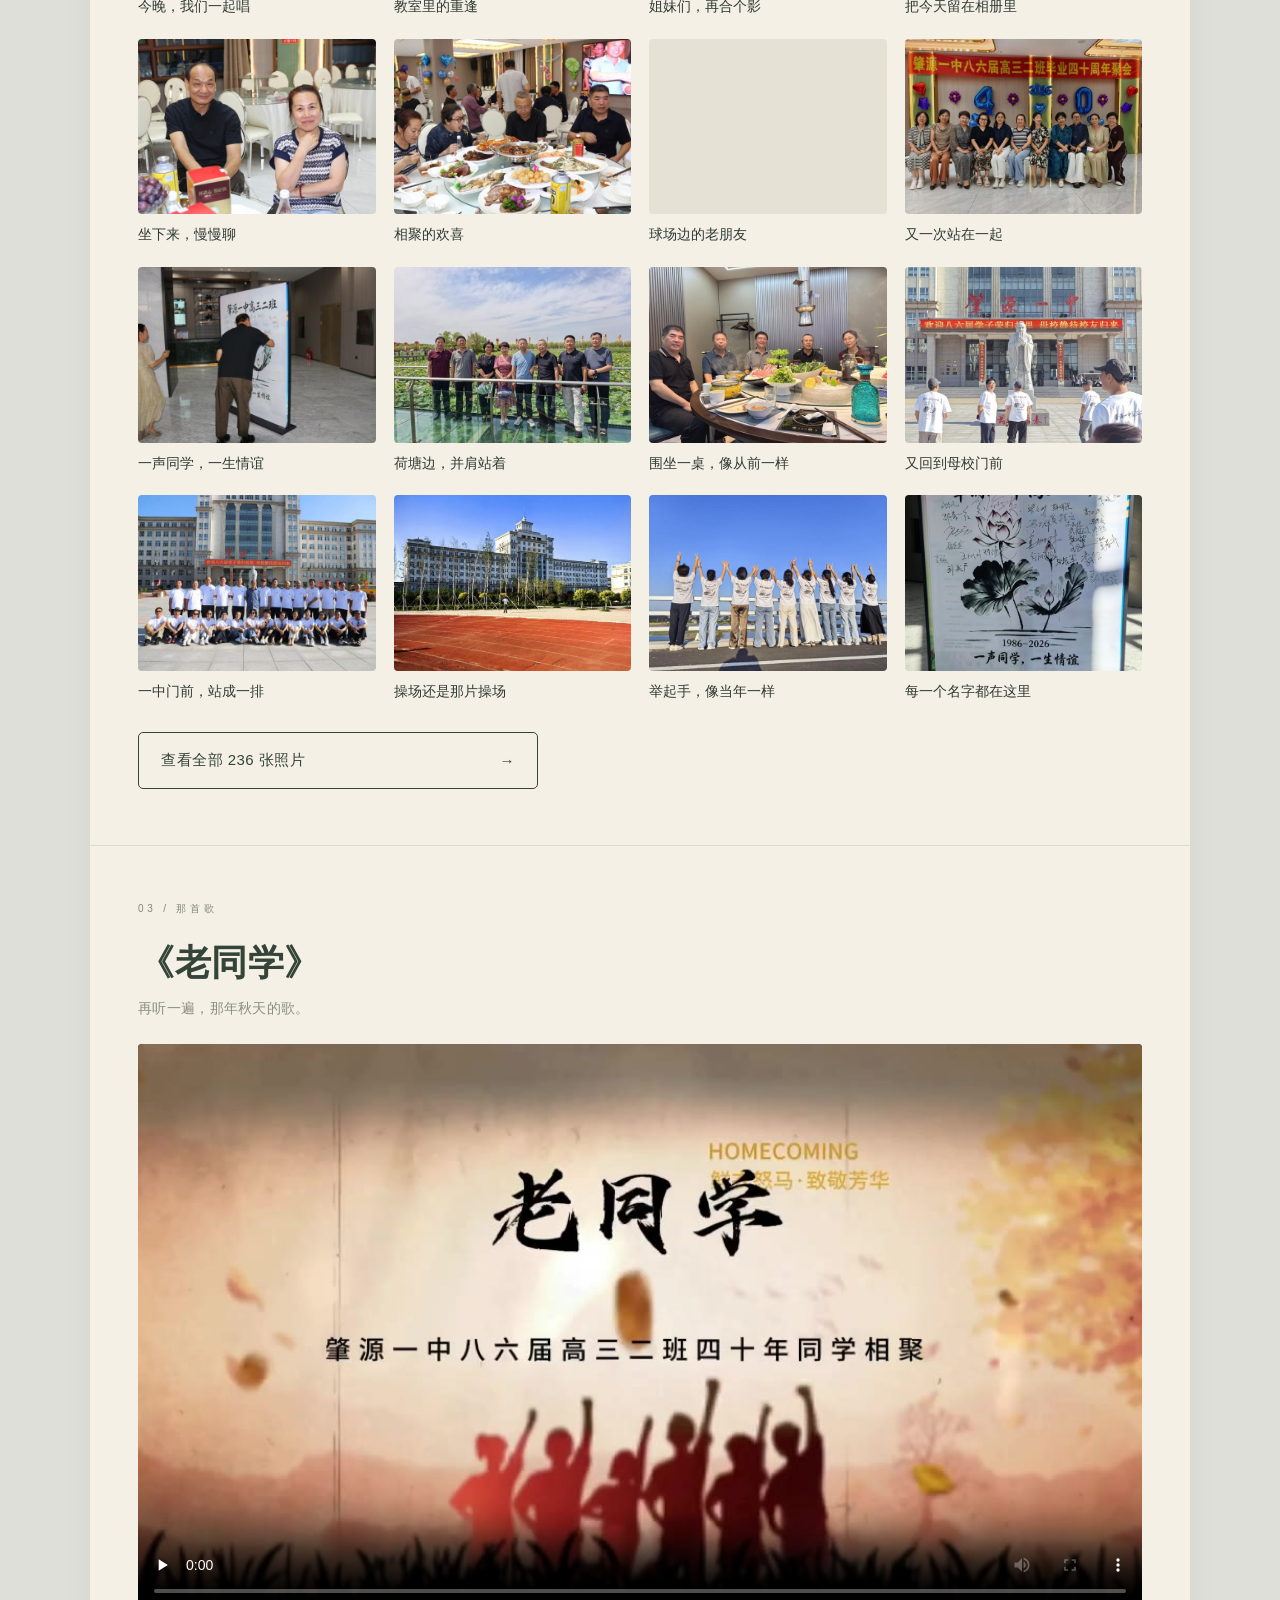
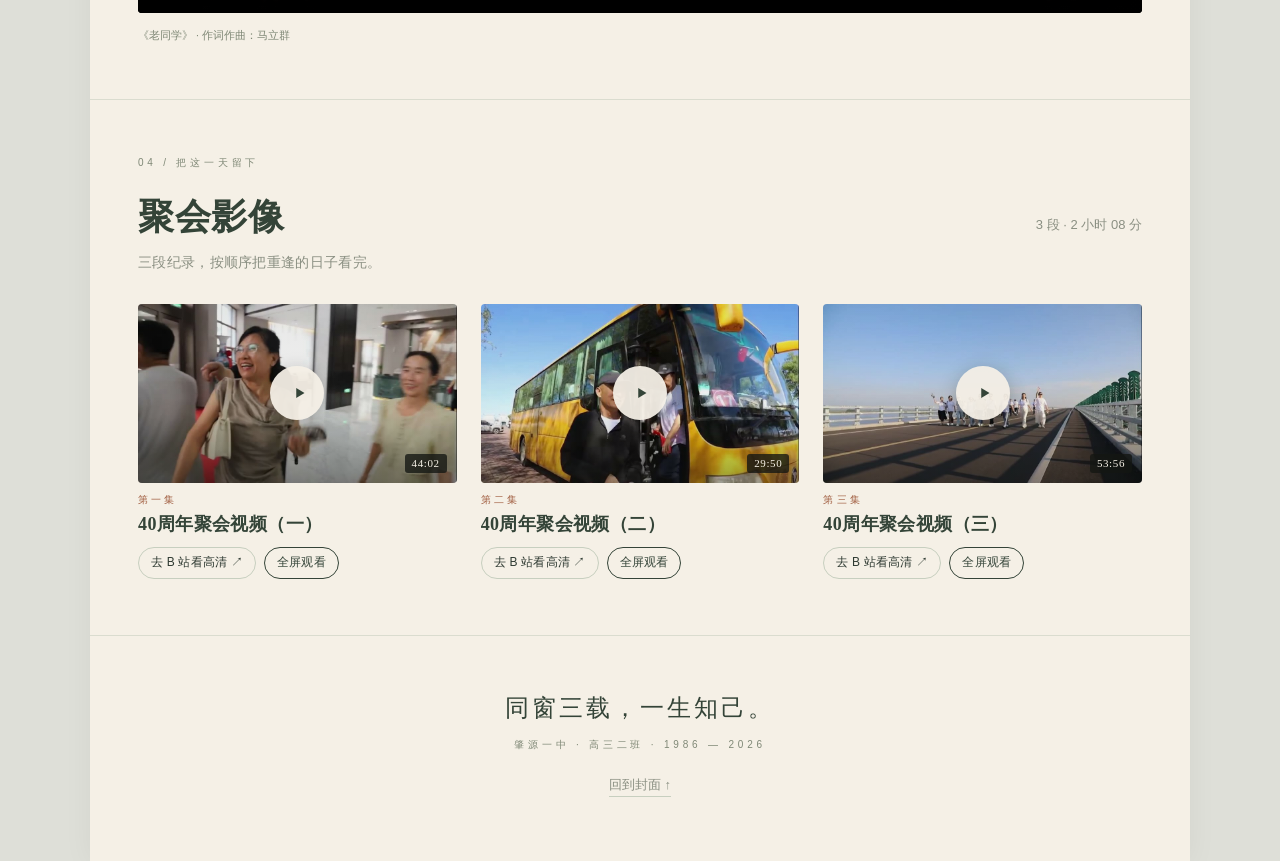
==== commit f3e253b5: "预览页：全屏观看兜底，并适配桌面布局" ====
--- a/preview/index.html
+++ b/preview/index.html
@@ -199,7 +199,10 @@
         <div class="film-meta">
           <span class="film-ep">第一集</span>
           <h4>40周年聚会视频（一）</h4>
-          <a class="film-bl" href="https://www.bilibili.com/video/BV1MWsN6bEzf/" target="_blank" rel="noopener noreferrer">去 B 站看高清 ↗</a>
+          <div class="film-actions">
+            <a class="film-bl" href="https://www.bilibili.com/video/BV1MWsN6bEzf/" target="_blank" rel="noopener noreferrer">去 B 站看高清 ↗</a>
+            <button class="film-fs" type="button">全屏观看</button>
+          </div>
         </div>
       </article>
       <article class="film" data-bvid="BV1MWsN6bEhK">
@@ -215,7 +218,10 @@
         <div class="film-meta">
           <span class="film-ep">第二集</span>
           <h4>40周年聚会视频（二）</h4>
-          <a class="film-bl" href="https://www.bilibili.com/video/BV1MWsN6bEhK/" target="_blank" rel="noopener noreferrer">去 B 站看高清 ↗</a>
+          <div class="film-actions">
+            <a class="film-bl" href="https://www.bilibili.com/video/BV1MWsN6bEhK/" target="_blank" rel="noopener noreferrer">去 B 站看高清 ↗</a>
+            <button class="film-fs" type="button">全屏观看</button>
+          </div>
         </div>
       </article>
       <article class="film" data-bvid="BV1bWsN6bErP">
@@ -231,7 +237,10 @@
         <div class="film-meta">
           <span class="film-ep">第三集</span>
           <h4>40周年聚会视频（三）</h4>
-          <a class="film-bl" href="https://www.bilibili.com/video/BV1bWsN6bErP/" target="_blank" rel="noopener noreferrer">去 B 站看高清 ↗</a>
+          <div class="film-actions">
+            <a class="film-bl" href="https://www.bilibili.com/video/BV1bWsN6bErP/" target="_blank" rel="noopener noreferrer">去 B 站看高清 ↗</a>
+            <button class="film-fs" type="button">全屏观看</button>
+          </div>
         </div>
       </article>
     </div>
@@ -243,6 +252,11 @@
     <a class="totop" href="#home">回到封面 ↑</a>
   </footer>
 </main>
+
+<div class="film-overlay" id="filmOverlay" hidden aria-hidden="true">
+  <button class="film-overlay-close" type="button" aria-label="关闭全屏">✕</button>
+  <div class="film-overlay-stage" id="filmOverlayStage"></div>
+</div>
 
 <script src="../assets/lightbox.js"></script>
 <script>
@@ -269,9 +283,22 @@
     Lightbox.open(list,vis.indexOf(c));
   });});
   // only one video
-  // reunion films: tap cover -> Bilibili iframe, one at a time
+  // reunion films: tap cover -> Bilibili iframe; 全屏观看 uses a site overlay
   (function(){
     var covers = document.querySelectorAll('#films .film-cover');
+    var overlay = document.getElementById('filmOverlay');
+    var stage = document.getElementById('filmOverlayStage');
+    var closeBtn = overlay && overlay.querySelector('.film-overlay-close');
+    var overlayOpen = false;
+    var overlayFilm = null;
+    var savedScroll = 0;
+
+    function playerSrc(bvid){
+      return 'https://player.bilibili.com/player.html?isOutside=true&bvid='+encodeURIComponent(bvid)+'&page=1&autoplay=1&high_quality=1&danmaku=0';
+    }
+    function iframeHTML(bvid, title){
+      return '<iframe src="'+playerSrc(bvid)+'" allowfullscreen="true" webkitallowfullscreen="true" mozallowfullscreen="true" scrolling="no" frameborder="0" referrerpolicy="strict-origin-when-cross-origin" allow="autoplay; fullscreen; picture-in-picture; encrypted-media" title="'+(title||'')+'"></iframe>';
+    }
     function posterHTML(el){
       var src = el.getAttribute('data-cover');
       var title = el.getAttribute('data-title') || '';
@@ -282,6 +309,12 @@
         + '</span></span>'
         + '<span class="film-dur">'+dur+'</span>';
     }
+    function anyPlaying(){
+      return document.querySelector('#films .film-cover.playing');
+    }
+    function syncPlayingClass(){
+      document.body.classList.toggle('film-playing', !!anyPlaying() || overlayOpen);
+    }
     function stop(el){
       if(!el.classList.contains('playing')) return;
       el.classList.remove('playing');
@@ -290,10 +323,14 @@
       el.setAttribute('tabindex','0');
       el.setAttribute('aria-label', el.getAttribute('data-play-label') || '播放');
     }
+    function pauseSong(){
+      var song = document.querySelector('#song video');
+      if(song && !song.paused) try{ song.pause(); }catch(e){}
+    }
     function stopAll(){
       covers.forEach(stop);
-      var song = document.querySelector('#song video');
-      if(song && !song.paused) try{ song.pause(); }catch(e){}
+      pauseSong();
+      syncPlayingClass();
     }
     function play(el){
       if(el.classList.contains('playing')) return;
@@ -305,15 +342,127 @@
       el.removeAttribute('role');
       el.removeAttribute('tabindex');
       el.removeAttribute('aria-label');
-      var src = 'https://player.bilibili.com/player.html?isOutside=true&bvid='+encodeURIComponent(bvid)+'&page=1&autoplay=1&high_quality=1&danmaku=0';
-      el.innerHTML = '<iframe src="'+src+'" allowfullscreen="true" scrolling="no" frameborder="0" referrerpolicy="strict-origin-when-cross-origin" allow="autoplay; fullscreen; picture-in-picture" title="'+(el.getAttribute('data-title')||'')+'"></iframe>';
-    }
+      el.innerHTML = iframeHTML(bvid, el.getAttribute('data-title')||'');
+      syncPlayingClass();
+    }
+    function sizeStage(){
+      if(!stage) return;
+      var iframe = stage.querySelector('iframe');
+      if(!iframe) return;
+      var w = stage.clientWidth, h = stage.clientHeight;
+      if(!w || !h) return;
+      var iw, ih;
+      if(w / h > 16/9){ ih = h; iw = h * 16/9; }
+      else { iw = w; ih = w * 9/16; }
+      iframe.style.width = Math.round(iw) + 'px';
+      iframe.style.height = Math.round(ih) + 'px';
+    }
+    function isNativeFs(){
+      return document.fullscreenElement || document.webkitFullscreenElement;
+    }
+    function requestFs(el){
+      var fn = el.requestFullscreen || el.webkitRequestFullscreen || el.webkitRequestFullScreen;
+      if(!fn) return;
+      try{
+        var p = fn.call(el);
+        if(p && p.catch) p.catch(function(){});
+      }catch(e){}
+    }
+    function exitFs(){
+      if(!isNativeFs()) return;
+      var fn = document.exitFullscreen || document.webkitExitFullscreen;
+      if(!fn) return;
+      try{
+        var p = fn.call(document);
+        if(p && p.catch) p.catch(function(){});
+      }catch(e){}
+    }
+    function lockScroll(){
+      savedScroll = window.scrollY || window.pageYOffset || 0;
+      document.body.classList.add('film-fs-open','noscroll');
+      document.body.style.position = 'fixed';
+      document.body.style.top = '-' + savedScroll + 'px';
+      document.body.style.left = '0';
+      document.body.style.right = '0';
+      document.body.style.width = '100%';
+    }
+    function unlockScroll(){
+      document.body.classList.remove('film-fs-open','noscroll');
+      document.body.style.position = '';
+      document.body.style.top = '';
+      document.body.style.left = '';
+      document.body.style.right = '';
+      document.body.style.width = '';
+      window.scrollTo(0, savedScroll);
+    }
+    function closeOverlay(){
+      if(!overlayOpen) return;
+      overlayOpen = false;
+      var film = overlayFilm;
+      overlayFilm = null;
+      exitFs();
+      if(stage) stage.innerHTML = '';
+      if(overlay){
+        overlay.hidden = true;
+        overlay.setAttribute('aria-hidden','true');
+        overlay.classList.remove('open');
+      }
+      unlockScroll();
+      if(film){
+        var cover = film.querySelector('.film-cover');
+        if(cover && !cover.classList.contains('playing')) play(cover);
+      }
+      syncPlayingClass();
+    }
+    function openOverlay(film){
+      if(!film || !overlay) return;
+      var bvid = film.getAttribute('data-bvid');
+      var cover = film.querySelector('.film-cover');
+      var title = (cover && cover.getAttribute('data-title')) || '';
+      if(!bvid) return;
+      pauseSong();
+      // only one player: clear inline iframe first
+      covers.forEach(function(el){
+        if(el.classList.contains('playing')) stop(el);
+      });
+      overlayFilm = film;
+      overlayOpen = true;
+      stage.innerHTML = iframeHTML(bvid, title);
+      overlay.hidden = false;
+      overlay.setAttribute('aria-hidden','false');
+      overlay.classList.add('open');
+      lockScroll();
+      syncPlayingClass();
+      sizeStage();
+      requestAnimationFrame(function(){ sizeStage(); requestFs(overlay); });
+      if(closeBtn) try{ closeBtn.focus(); }catch(e){}
+    }
+
     covers.forEach(function(el){
       el.addEventListener('click', function(){ play(el); });
       el.addEventListener('keydown', function(e){
         if(e.key==='Enter' || e.key===' '){ e.preventDefault(); play(el); }
       });
     });
+    document.querySelectorAll('#films .film-fs').forEach(function(btn){
+      btn.addEventListener('click', function(){
+        var film = btn.closest('.film');
+        if(film) openOverlay(film);
+      });
+    });
+    if(closeBtn) closeBtn.addEventListener('click', function(){ closeOverlay(); });
+    document.addEventListener('keydown', function(e){
+      if(e.key==='Escape' && overlayOpen){ e.preventDefault(); closeOverlay(); }
+    });
+    function onFsChange(){
+      if(overlayOpen && !isNativeFs()){
+        closeOverlay();
+      }
+    }
+    document.addEventListener('fullscreenchange', onFsChange);
+    document.addEventListener('webkitfullscreenchange', onFsChange);
+    window.addEventListener('resize', function(){ if(overlayOpen) sizeStage(); });
+    window.addEventListener('orientationchange', function(){ setTimeout(sizeStage, 80); });
   })();
 })();
 </script>
--- a/preview/assets/style.css
+++ b/preview/assets/style.css
@@ -125,8 +125,69 @@
 .film-meta{padding:12px 0 0}
 .film-ep{display:block;font-size:10px;letter-spacing:3.2px;color:var(--rust);line-height:1}
 .film-meta h4{font-family:var(--serif);font-weight:600;font-size:17px;color:var(--ink);margin-top:7px;letter-spacing:.4px;line-height:1.4}
-.film-bl{display:inline-flex;align-items:center;margin-top:10px;height:32px;padding:0 12px;font-size:12px;color:var(--ink2);border:1.5px solid var(--tab);border-radius:999px;letter-spacing:.2px}
-.film-bl:active{opacity:.75}
-.film-cover.playing{cursor:default}
+.film-actions{display:flex;flex-wrap:wrap;gap:8px;margin-top:10px}
+.film-bl,.film-fs{display:inline-flex;align-items:center;height:32px;padding:0 12px;font-size:12px;color:var(--ink2);border:1.5px solid var(--tab);border-radius:999px;letter-spacing:.2px;background:none}
+.film-fs{color:var(--ink);border-color:var(--ink)}
+.film-bl:active,.film-fs:active{opacity:.75}
+.film-cover.playing{cursor:default;overflow:visible;transform:none;filter:none;contain:none;will-change:auto}
 .film-cover.playing::after{display:none}
 .film-cover iframe{position:absolute;inset:0;width:100%;height:100%;border:0;display:block;background:#000}
+/* neutralize ancestors that can block Fullscreen API / iOS FS */
+body.film-playing .book,
+body.film-fs-open .book{
+  overflow:visible;
+  transform:none;
+  filter:none;
+  contain:none;
+  will-change:auto;
+}
+
+/* site-own fullscreen overlay (iOS / WeChat fallback) */
+.film-overlay{position:fixed;inset:0;z-index:400;width:100vw;height:100vh;height:100dvh;background:#000;display:none}
+.film-overlay.open{display:block}
+.film-overlay-close{position:fixed;top:max(12px,calc(env(safe-area-inset-top,0px) + 8px));right:max(12px,calc(env(safe-area-inset-right,0px) + 8px));z-index:402;width:44px;height:44px;border-radius:50%;background:rgba(245,240,230,.92);color:#1a1c18;font-size:22px;line-height:44px;text-align:center;border:0;cursor:pointer;box-shadow:0 2px 10px rgba(0,0,0,.35)}
+.film-overlay-stage{position:absolute;inset:0;display:flex;align-items:center;justify-content:center;overflow:hidden}
+.film-overlay-stage iframe{border:0;display:block;background:#000;max-width:100%;max-height:100%}
+@media (orientation:portrait){
+  .film-overlay-stage{top:50%;left:50%;right:auto;bottom:auto;width:100dvh;height:100vw;inset:auto;transform:translate(-50%,-50%) rotate(90deg);transform-origin:center center}
+}
+@media (orientation:landscape){
+  .film-overlay-stage{inset:0;width:auto;height:auto;transform:none}
+}
+
+/* desktop layout — mobile styles above stay unchanged */
+@media (min-width:768px){
+  .book{max-width:1100px;margin:32px auto 0;border-radius:24px 24px 0 0;box-shadow:0 2px 30px rgba(0,0,0,.05)}
+  .top{padding:24px 48px 22px}
+  .brand h1{font-size:28px;letter-spacing:4px}
+  .brand p{font-size:11px;margin-top:8px}
+  .hero{padding:56px 48px 56px}
+  .hero h2{font-size:52px;line-height:1.4;margin-top:18px}
+  .hero .lead{font-size:16px}
+  .hero .intro{font-size:16px;line-height:2;max-width:28em}
+  .polaroid-wrap{max-width:640px;margin:36px auto 0}
+  .cta,.more{max-width:400px}
+  .hero .school{font-size:11px}
+  .sec{padding:56px 48px}
+  .sec h3{font-size:36px;margin-top:20px}
+  .quote{font-size:24px;margin-top:34px}
+  .timeline .yr{font-size:40px;width:110px}
+  .timeline b{font-size:17px}
+  .sub{font-size:14px}
+  .album-head .count{font-size:13px}
+  .tabs{max-width:420px}
+  .grid{grid-template-columns:repeat(4,1fr);gap:0 18px;margin-top:28px}
+  .card.big{grid-column:span 2}
+  .card p{font-size:13.5px;padding:12px 0 22px}
+  .films{display:grid;grid-template-columns:repeat(3,1fr);gap:28px 24px;margin-top:32px}
+  .film-meta h4{font-size:18px}
+  .foot{padding:56px 48px 64px}
+  .foot .t{font-size:24px}
+  .gsec{padding:36px 48px 8px}
+  .group{padding:32px 48px 8px}
+  .jump{padding:18px 48px 16px}
+  .thumbs{grid-template-columns:repeat(6,1fr);gap:6px}
+}
+@media (min-width:1024px){
+  .thumbs{grid-template-columns:repeat(8,1fr)}
+}
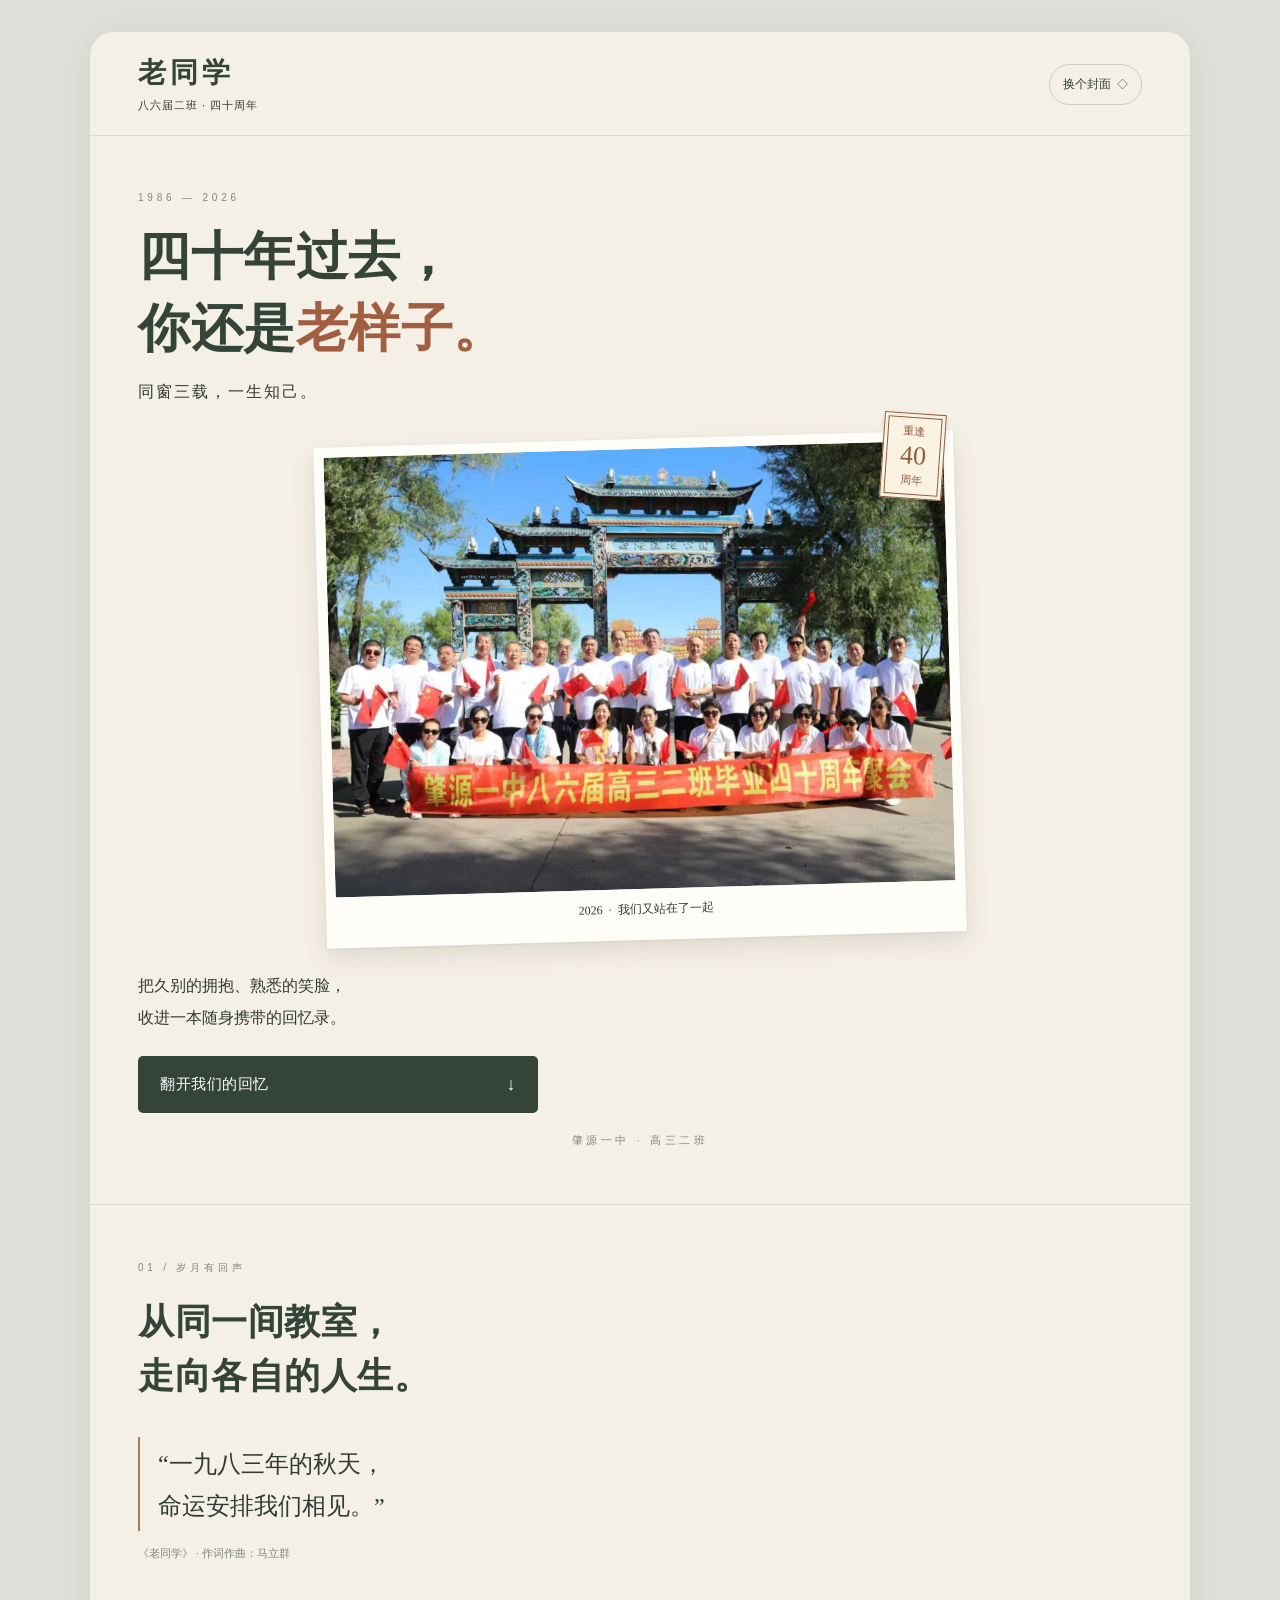
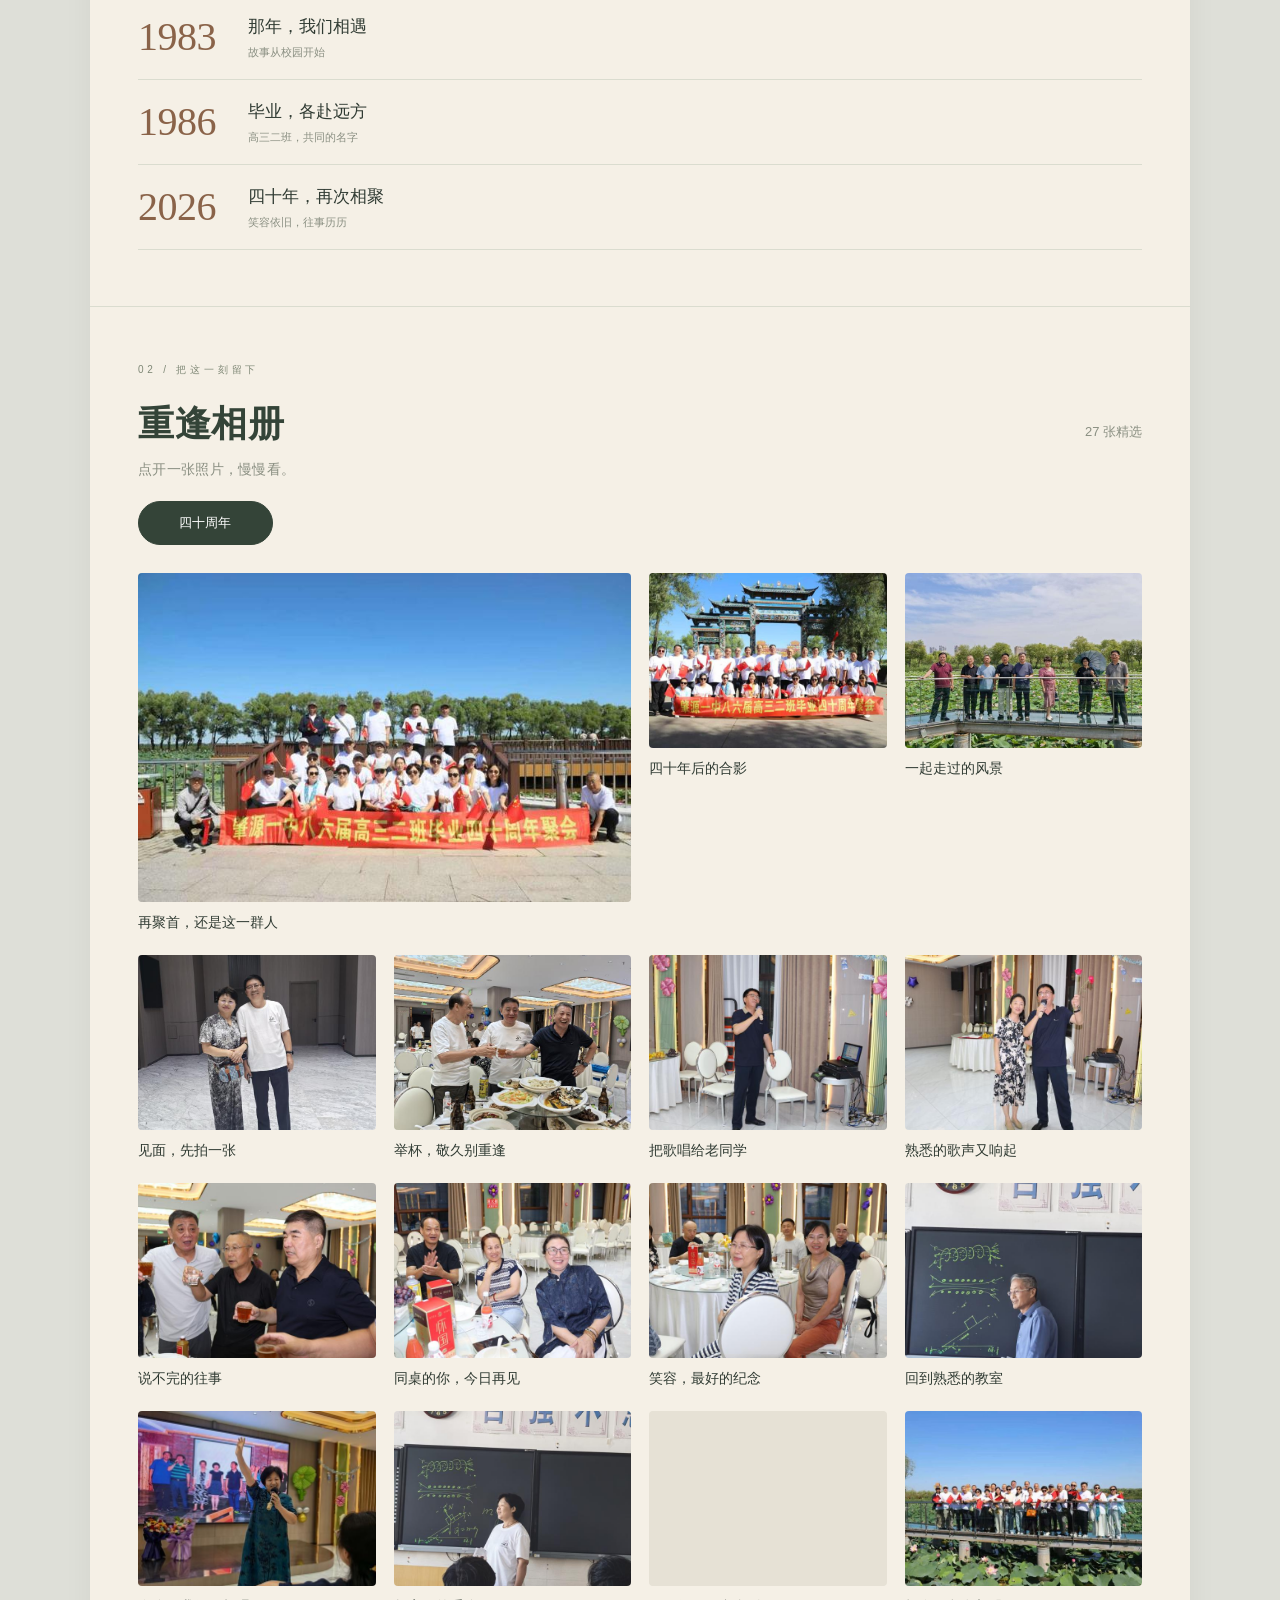
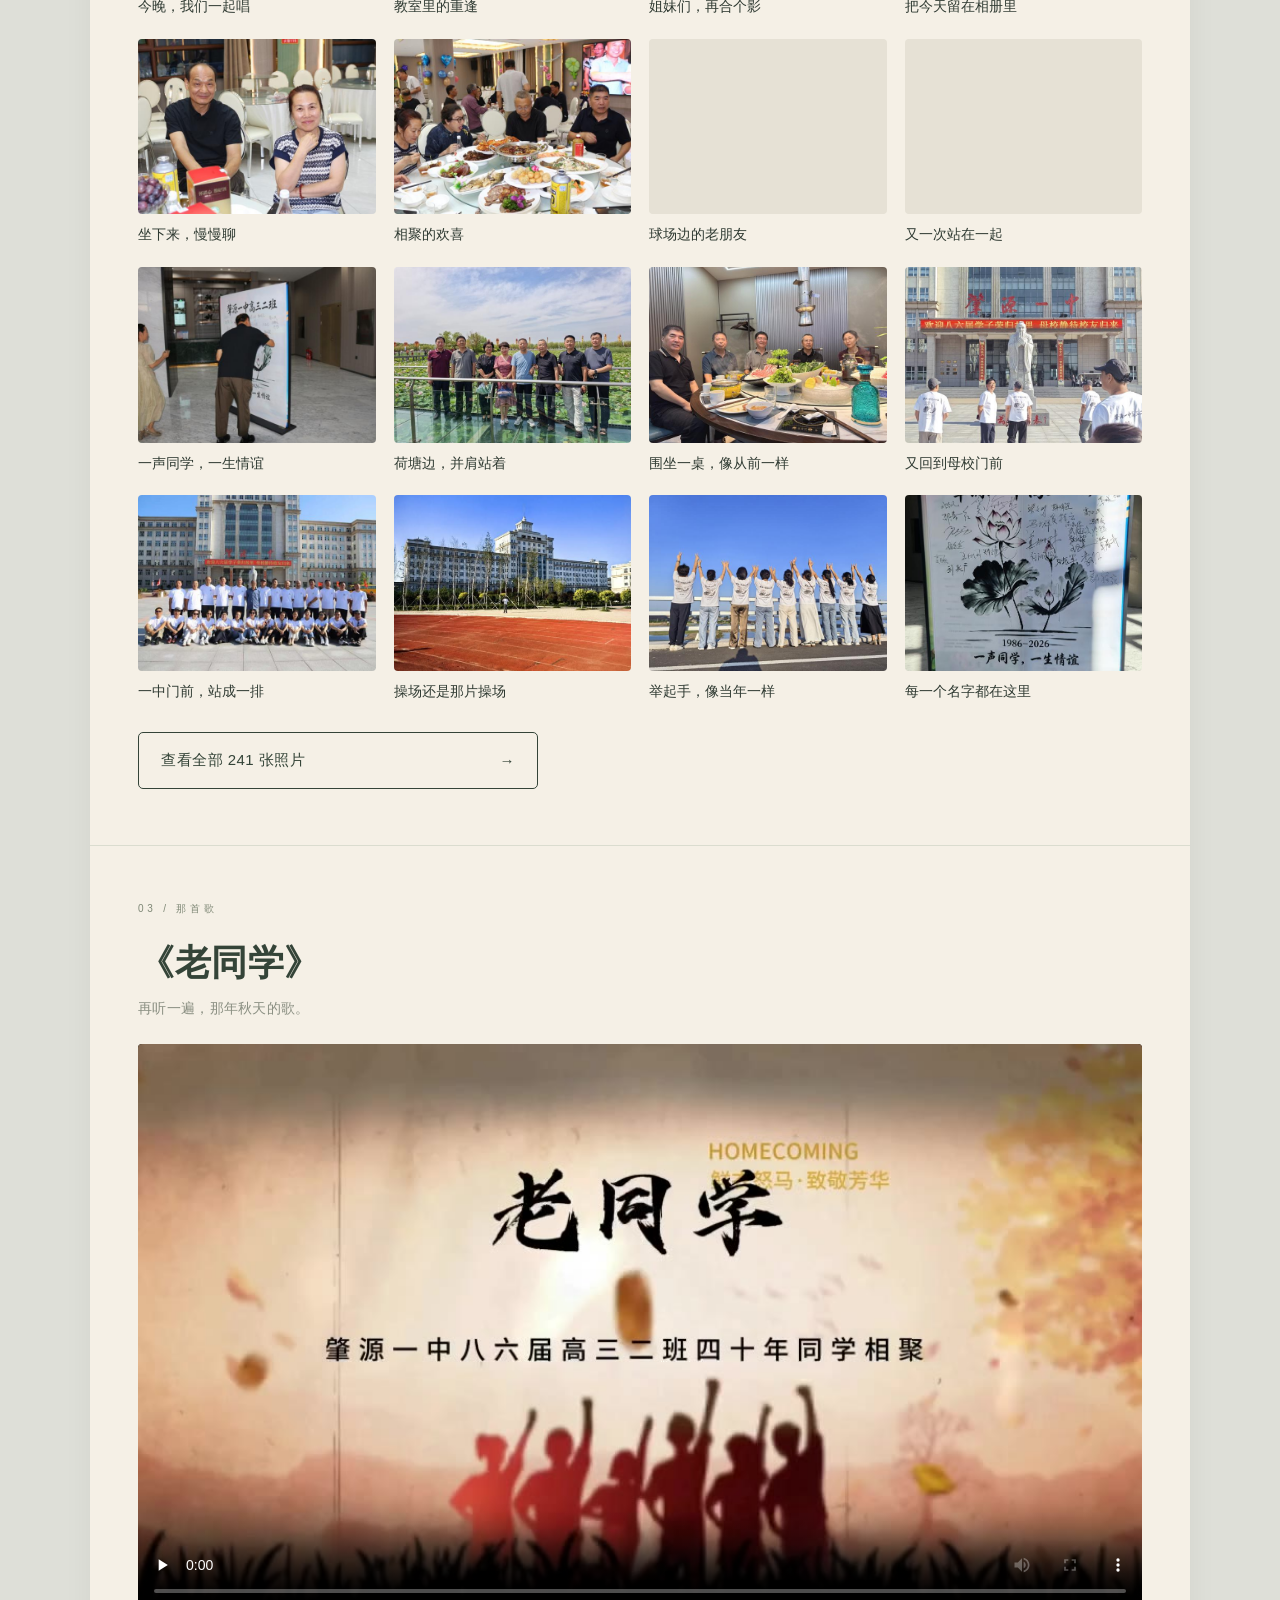
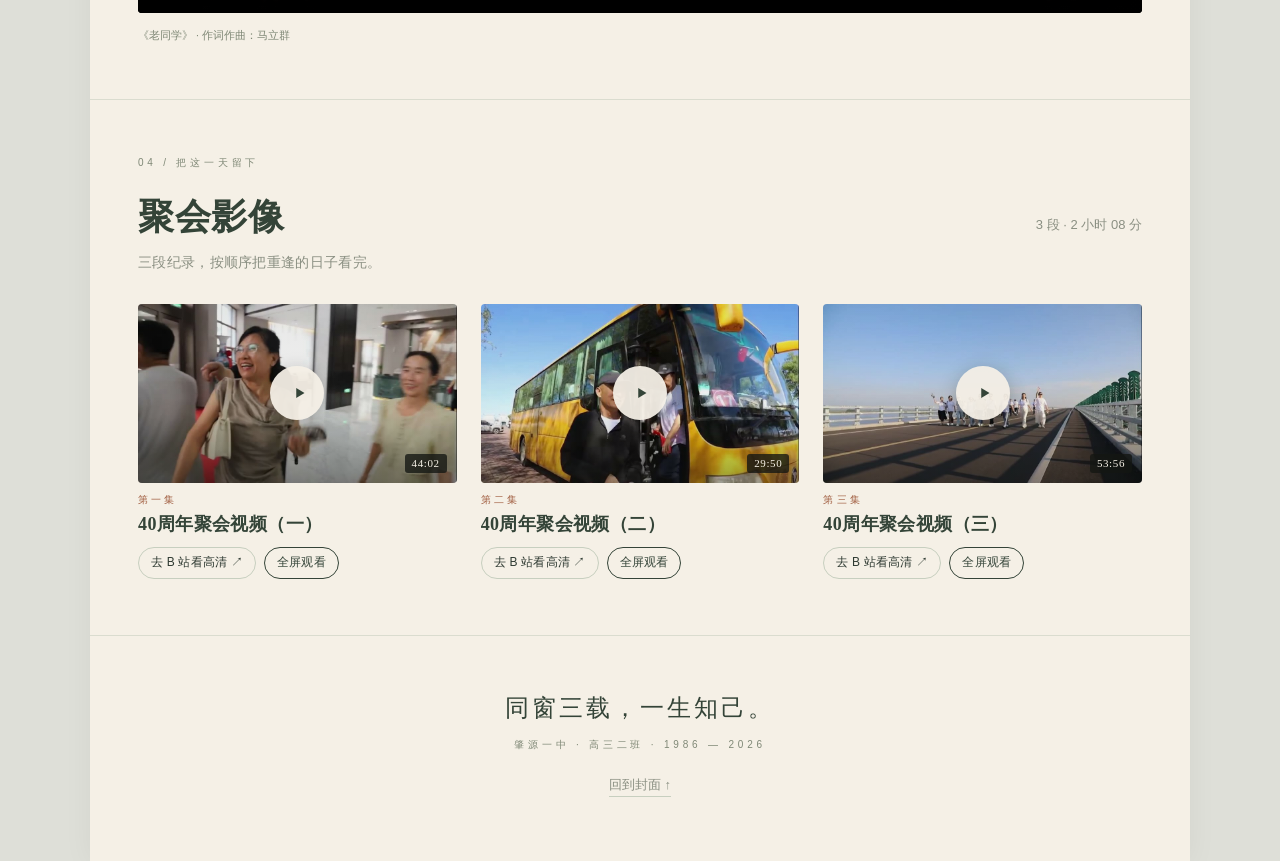
==== commit b09ac95e: "补入聚会照片文件夹中未上线的 5 张，相册共 241 张" ====
--- a/preview/index.html
+++ b/preview/index.html
@@ -165,7 +165,7 @@
         <p>每一个名字都在这里</p>
       </figure>
     </div>
-    <a class="more" href="gallery.html"><span>查看全部 236 张照片</span><span class="arr">→</span></a>
+    <a class="more" href="gallery.html"><span>查看全部 241 张照片</span><span class="arr">→</span></a>
   </section>
 
   <section class="sec" id="song">
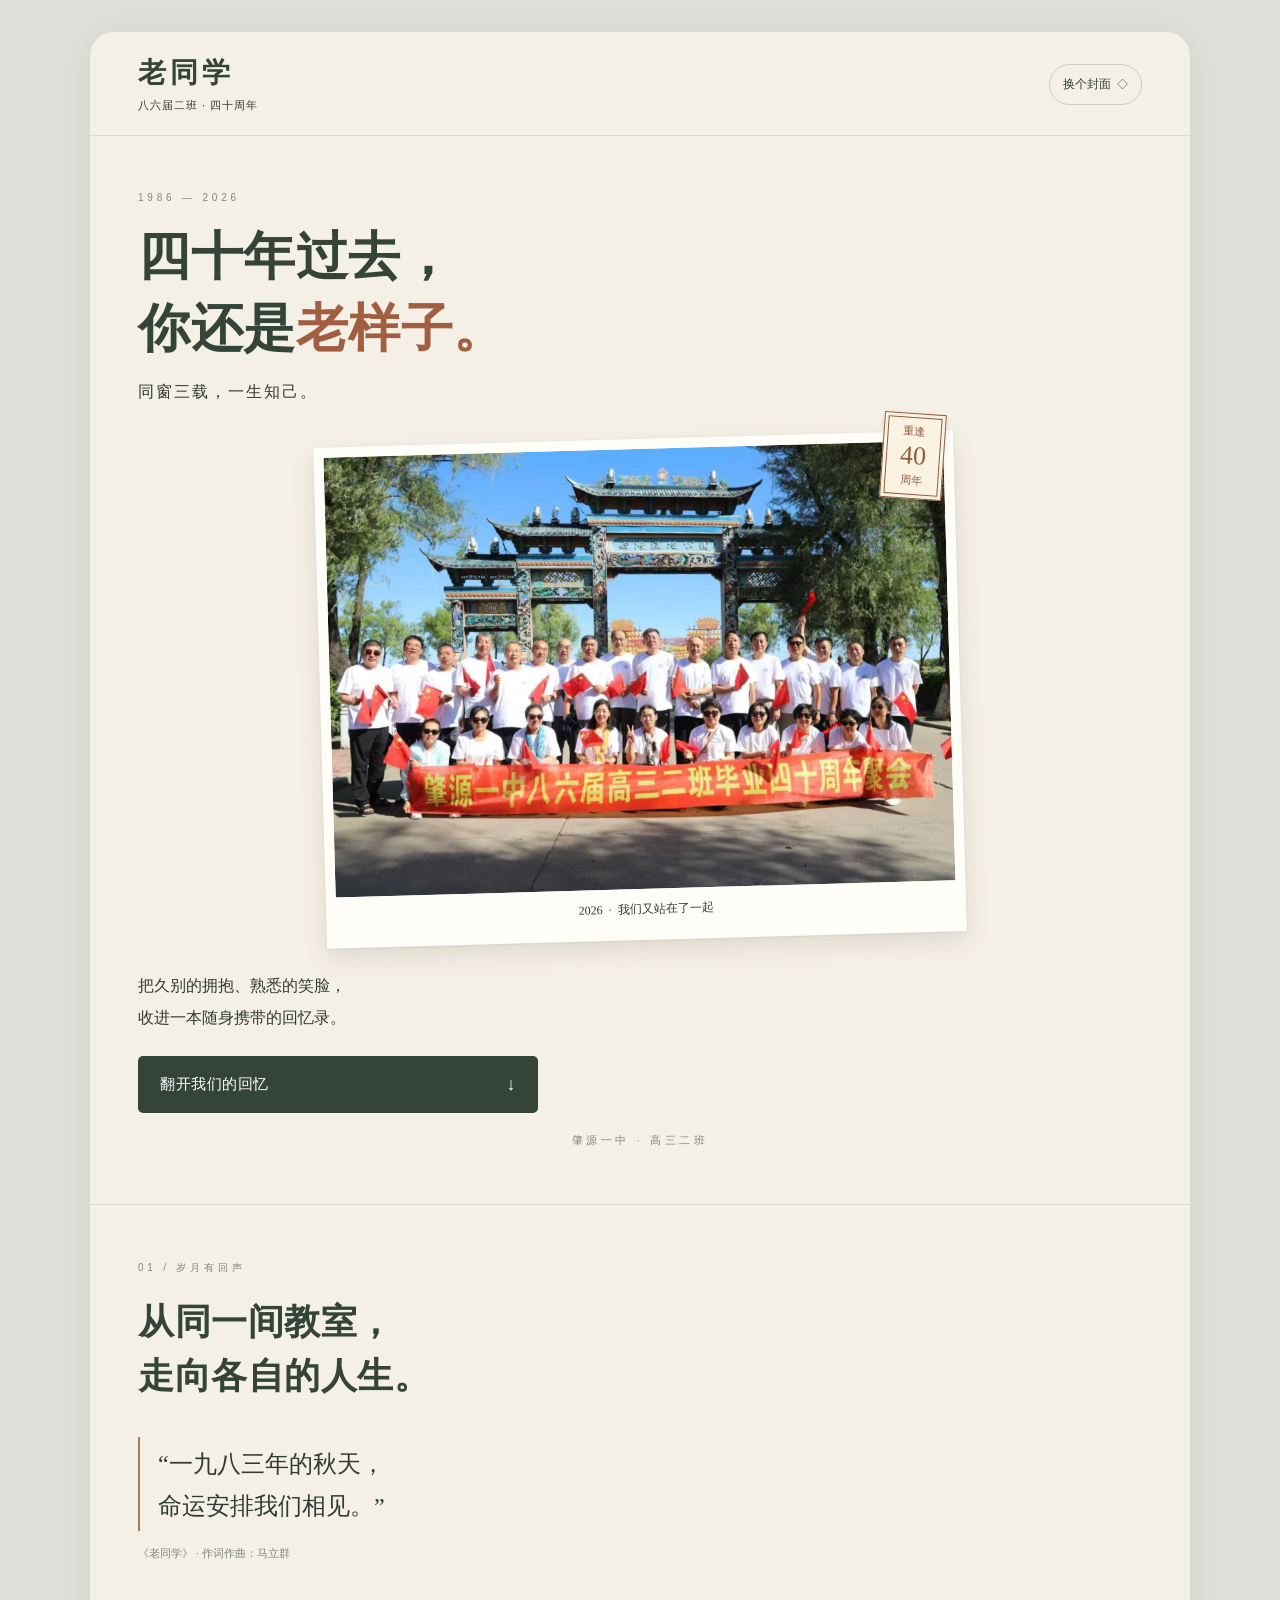
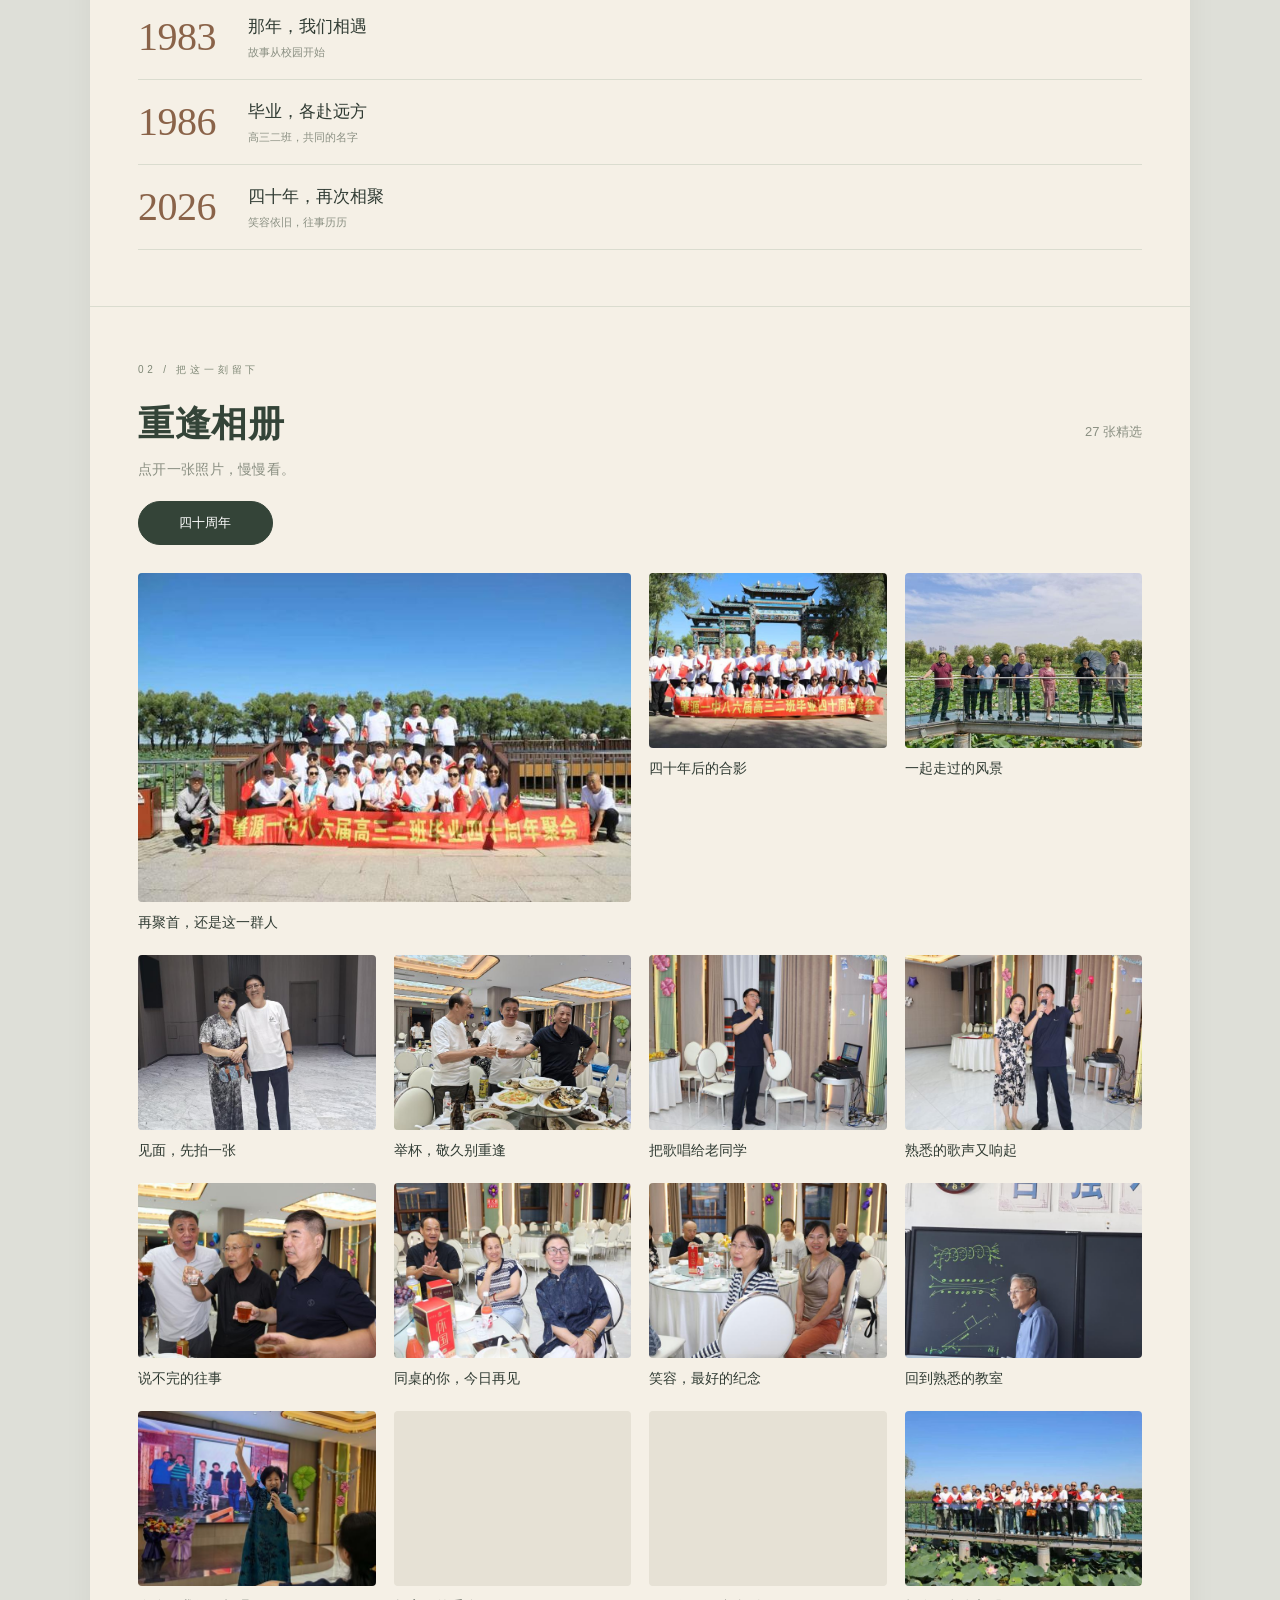
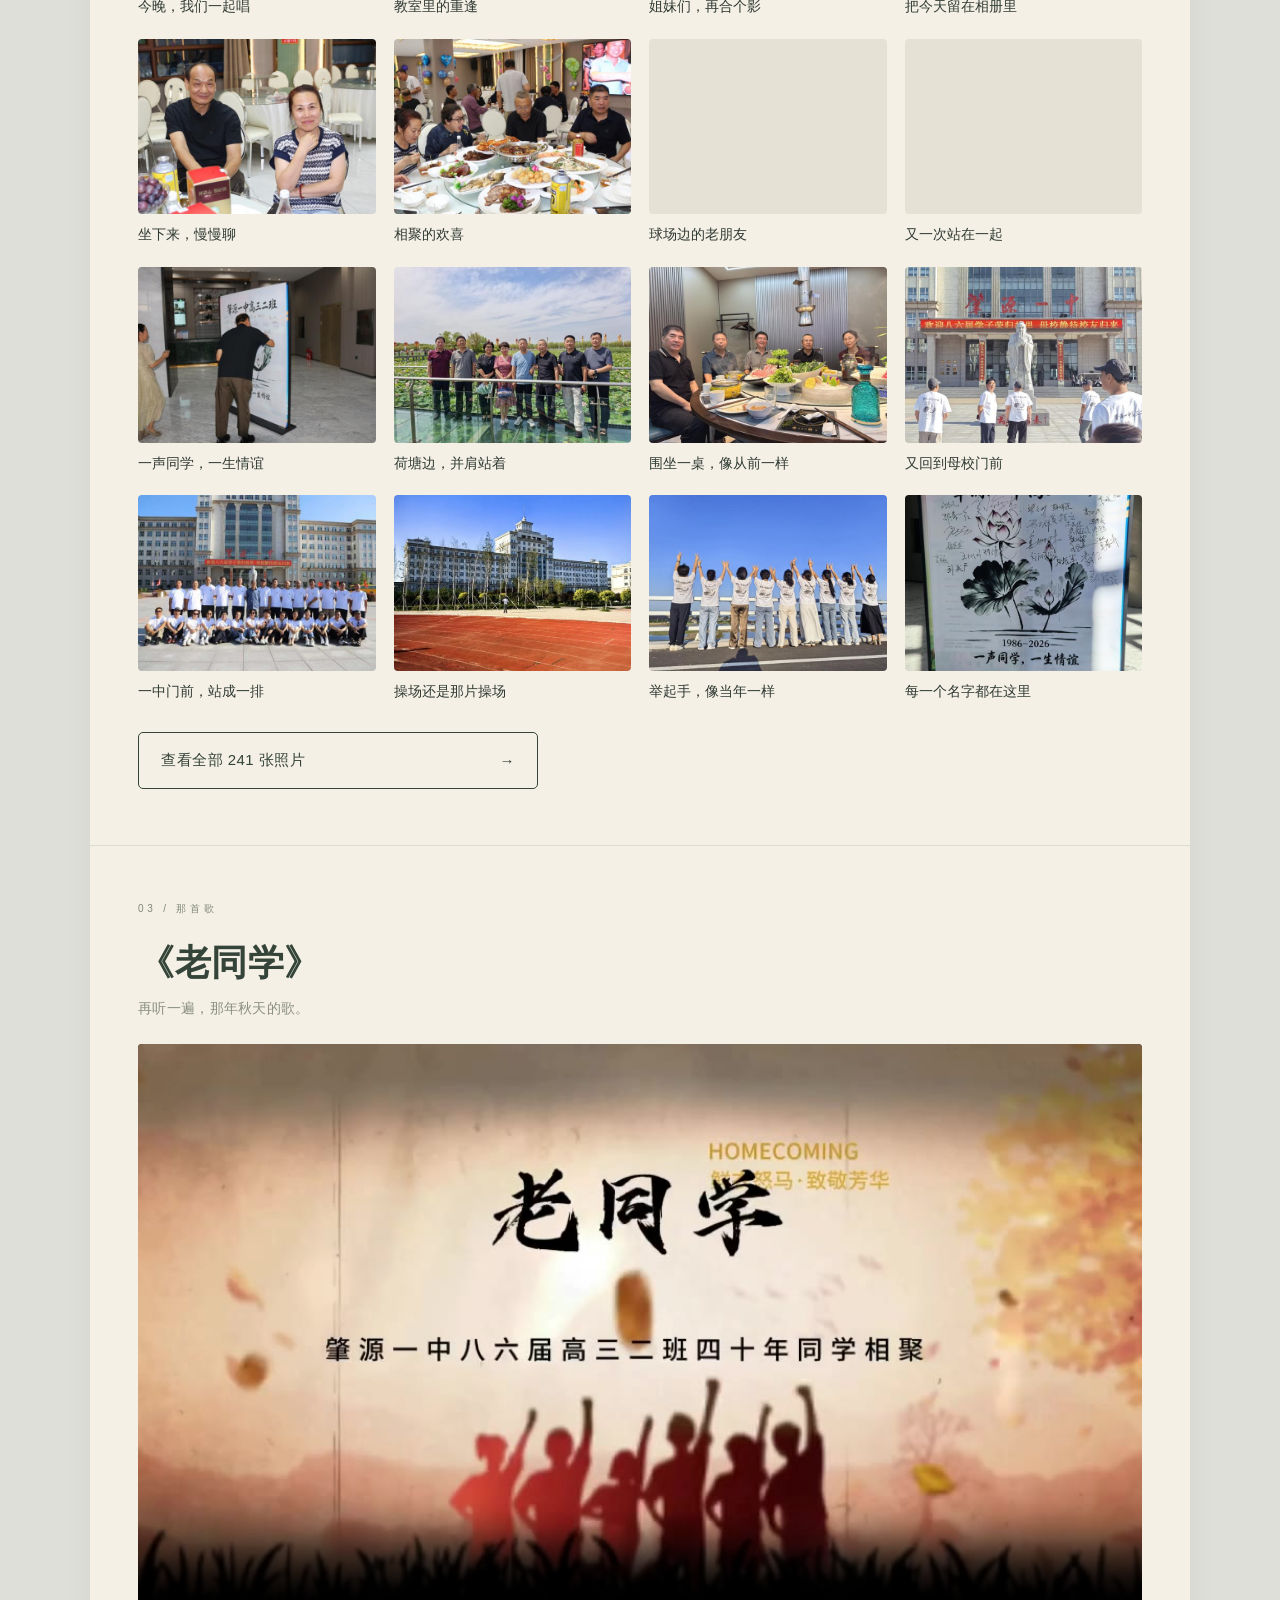
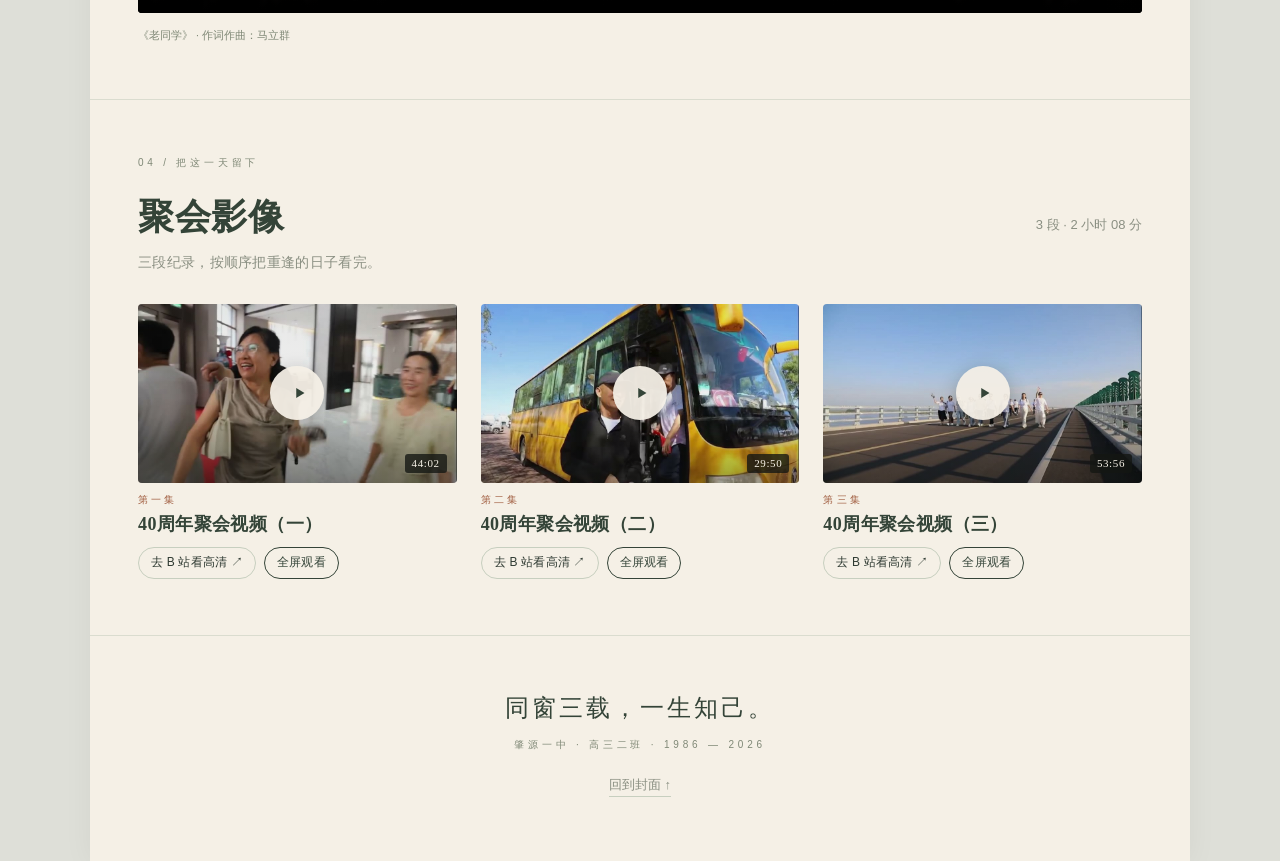
==== commit 8a701236: "将预览页正式上线为首页，/preview/ 跳转至首页" ====
--- a/preview/index.html
+++ b/preview/index.html
@@ -2,469 +2,13 @@
 <html lang="zh-CN">
 <head>
 <meta charset="utf-8">
-<meta name="viewport" content="width=device-width,initial-scale=1,viewport-fit=cover">
-<meta name="theme-color" content="#f5f0e6">
-<title>老同学 · 肇源一中八六届高三二班毕业四十周年聚会</title>
-<meta name="description" content="1986 — 2026 · 四十年过去，你还是老样子。同窗三载，一生知己。">
-<link rel="preload" as="image" href="../assets/full/0265.jpg">
-<link rel="stylesheet" href="assets/style.css">
+<meta name="viewport" content="width=device-width,initial-scale=1">
+<meta http-equiv="refresh" content="0;url=../">
+<link rel="canonical" href="../">
+<title>跳转中…</title>
+<script>location.replace("../");</script>
 </head>
 <body>
-<main class="book" id="home">
-
-  <header class="top">
-    <div class="brand">
-      <h1>老同学</h1>
-      <p>八六届二班 · 四十周年</p>
-    </div>
-    <button class="pill" id="coverBtn" type="button">换个封面 <i>◇</i></button>
-  </header>
-
-  <section class="hero">
-    <div class="eyebrow">1986 — 2026</div>
-    <h2>四十年过去，<br>你还是<em>老样子。</em></h2>
-    <p class="lead">同窗三载，一生知己。</p>
-    <div class="polaroid-wrap">
-      <div class="stamp" aria-hidden="true"><span>重逢</span><strong>40</strong><span>周年</span></div>
-      <figure class="polaroid">
-        <div class="ph"><img id="coverImg" src="../assets/full/0265.jpg" alt="肇源一中八六届高三二班毕业四十周年聚会合影" fetchpriority="high"></div>
-        <figcaption><b>2026</b> &nbsp;·&nbsp; 我们又站在了一起</figcaption>
-      </figure>
-    </div>
-    <p class="intro">把久别的拥抱、熟悉的笑脸，<br>收进一本随身携带的回忆录。</p>
-    <a class="cta" href="#memory"><span>翻开我们的回忆</span><span class="arr">↓</span></a>
-    <div class="school">肇源一中 · 高三二班</div>
-  </section>
-
-  <section class="sec" id="memory">
-    <div class="eyebrow">01 / 岁月有回声</div>
-    <h3>从同一间教室，<br>走向各自的人生。</h3>
-    <blockquote class="quote">“一九八三年的秋天，<br>命运安排我们相见。”</blockquote>
-    <div class="credit">《老同学》 · 作词作曲：马立群</div>
-    <ul class="timeline">
-      <li><span class="yr">1983</span><div><b>那年，我们相遇</b><small>故事从校园开始</small></div></li>
-      <li><span class="yr">1986</span><div><b>毕业，各赴远方</b><small>高三二班，共同的名字</small></div></li>
-      <li><span class="yr">2026</span><div><b>四十年，再次相聚</b><small>笑容依旧，往事历历</small></div></li>
-    </ul>
-  </section>
-
-  <section class="sec" id="album">
-    <div class="eyebrow">02 / 把这一刻留下</div>
-    <div class="album-head"><h3>重逢相册</h3><span class="count" id="albumCount">27 张精选</span></div>
-    <p class="sub">点开一张照片，慢慢看。</p>
-    <div class="tabs" role="tablist">
-      <button class="on" data-f="40" type="button">四十周年</button>
-    </div>
-    <div class="grid" id="grid">
-      <figure class="card big" data-tag="40" data-i="0">
-        <div class="im"><img src="../assets/thumb/0085.jpg" data-full="../assets/full/0085.jpg" alt="再聚首，还是这一群人" loading="eager" decoding="async"></div>
-        <p>再聚首，还是这一群人</p>
-      </figure>
-      <figure class="card" data-tag="40" data-i="1">
-        <div class="im"><img src="../assets/thumb/0265.jpg" data-full="../assets/full/0265.jpg" alt="四十年后的合影" loading="eager" decoding="async"></div>
-        <p>四十年后的合影</p>
-      </figure>
-      <figure class="card" data-tag="40" data-i="2">
-        <div class="im"><img src="../assets/thumb/0061.jpg" data-full="../assets/full/0061.jpg" alt="一起走过的风景" loading="eager" decoding="async"></div>
-        <p>一起走过的风景</p>
-      </figure>
-      <figure class="card" data-tag="40" data-i="3">
-        <div class="im"><img src="../assets/thumb/0096.jpg" data-full="../assets/full/0096.jpg" alt="见面，先拍一张" loading="lazy" decoding="async"></div>
-        <p>见面，先拍一张</p>
-      </figure>
-      <figure class="card" data-tag="40" data-i="4">
-        <div class="im"><img src="../assets/thumb/0220.jpg" data-full="../assets/full/0220.jpg" alt="举杯，敬久别重逢" loading="lazy" decoding="async"></div>
-        <p>举杯，敬久别重逢</p>
-      </figure>
-      <figure class="card" data-tag="40" data-i="5">
-        <div class="im"><img src="../assets/thumb/0133.jpg" data-full="../assets/full/0133.jpg" alt="把歌唱给老同学" loading="lazy" decoding="async"></div>
-        <p>把歌唱给老同学</p>
-      </figure>
-      <figure class="card" data-tag="40" data-i="6">
-        <div class="im"><img src="../assets/thumb/0135.jpg" data-full="../assets/full/0135.jpg" alt="熟悉的歌声又响起" loading="lazy" decoding="async"></div>
-        <p>熟悉的歌声又响起</p>
-      </figure>
-      <figure class="card" data-tag="40" data-i="7">
-        <div class="im"><img src="../assets/thumb/0157.jpg" data-full="../assets/full/0157.jpg" alt="说不完的往事" loading="lazy" decoding="async"></div>
-        <p>说不完的往事</p>
-      </figure>
-      <figure class="card" data-tag="40" data-i="8">
-        <div class="im"><img src="../assets/thumb/0169.jpg" data-full="../assets/full/0169.jpg" alt="同桌的你，今日再见" loading="lazy" decoding="async"></div>
-        <p>同桌的你，今日再见</p>
-      </figure>
-      <figure class="card" data-tag="40" data-i="9">
-        <div class="im"><img src="../assets/thumb/0181.jpg" data-full="../assets/full/0181.jpg" alt="笑容，最好的纪念" loading="lazy" decoding="async"></div>
-        <p>笑容，最好的纪念</p>
-      </figure>
-      <figure class="card" data-tag="40" data-i="10">
-        <div class="im"><img src="../assets/thumb/0193.jpg" data-full="../assets/full/0193.jpg" alt="回到熟悉的教室" loading="lazy" decoding="async"></div>
-        <p>回到熟悉的教室</p>
-      </figure>
-      <figure class="card" data-tag="40" data-i="11">
-        <div class="im"><img src="../assets/thumb/0253.jpg" data-full="../assets/full/0253.jpg" alt="今晚，我们一起唱" loading="lazy" decoding="async"></div>
-        <p>今晚，我们一起唱</p>
-      </figure>
-      <figure class="card" data-tag="40" data-i="12">
-        <div class="im"><img src="../assets/thumb/0099.jpg" data-full="../assets/full/0099.jpg" alt="教室里的重逢" loading="lazy" decoding="async"></div>
-        <p>教室里的重逢</p>
-      </figure>
-      <figure class="card" data-tag="40" data-i="13">
-        <div class="im"><img src="../assets/thumb/0115.jpg" data-full="../assets/full/0115.jpg" alt="姐妹们，再合个影" loading="lazy" decoding="async"></div>
-        <p>姐妹们，再合个影</p>
-      </figure>
-      <figure class="card" data-tag="40" data-i="14">
-        <div class="im"><img src="../assets/thumb/0088.jpg" data-full="../assets/full/0088.jpg" alt="把今天留在相册里" loading="lazy" decoding="async"></div>
-        <p>把今天留在相册里</p>
-      </figure>
-      <figure class="card" data-tag="40" data-i="15">
-        <div class="im"><img src="../assets/thumb/0170.jpg" data-full="../assets/full/0170.jpg" alt="坐下来，慢慢聊" loading="lazy" decoding="async"></div>
-        <p>坐下来，慢慢聊</p>
-      </figure>
-      <figure class="card" data-tag="40" data-i="16">
-        <div class="im"><img src="../assets/thumb/0155.jpg" data-full="../assets/full/0155.jpg" alt="相聚的欢喜" loading="lazy" decoding="async"></div>
-        <p>相聚的欢喜</p>
-      </figure>
-      <figure class="card" data-tag="40" data-i="17">
-        <div class="im"><img src="../assets/thumb/0197.jpg" data-full="../assets/full/0197.jpg" alt="球场边的老朋友" loading="lazy" decoding="async"></div>
-        <p>球场边的老朋友</p>
-      </figure>
-      <figure class="card" data-tag="40" data-i="18">
-        <div class="im"><img src="../assets/thumb/0101.jpg" data-full="../assets/full/0101.jpg" alt="又一次站在一起" loading="lazy" decoding="async"></div>
-        <p>又一次站在一起</p>
-      </figure>
-      <figure class="card" data-tag="40" data-i="19">
-        <div class="im"><img src="../assets/thumb/0529.jpg" data-full="../assets/full/0529.jpg" alt="一声同学，一生情谊" loading="lazy" decoding="async"></div>
-        <p>一声同学，一生情谊</p>
-      </figure>
-      <figure class="card" data-tag="40" data-i="20">
-        <div class="im"><img src="../assets/thumb/0063.jpg" data-full="../assets/full/0063.jpg" alt="荷塘边，并肩站着" loading="lazy" decoding="async"></div>
-        <p>荷塘边，并肩站着</p>
-      </figure>
-      <figure class="card" data-tag="40" data-i="21">
-        <div class="im"><img src="../assets/thumb/0069.jpg" data-full="../assets/full/0069.jpg" alt="围坐一桌，像从前一样" loading="lazy" decoding="async"></div>
-        <p>围坐一桌，像从前一样</p>
-      </figure>
-      <figure class="card" data-tag="40" data-i="22">
-        <div class="im"><img src="../assets/thumb/0111.jpg" data-full="../assets/full/0111.jpg" alt="又回到母校门前" loading="lazy" decoding="async"></div>
-        <p>又回到母校门前</p>
-      </figure>
-      <figure class="card" data-tag="40" data-i="23">
-        <div class="im"><img src="../assets/thumb/0089.jpg" data-full="../assets/full/0089.jpg" alt="一中门前，站成一排" loading="lazy" decoding="async"></div>
-        <p>一中门前，站成一排</p>
-      </figure>
-      <figure class="card" data-tag="40" data-i="24">
-        <div class="im"><img src="../assets/thumb/0052.jpg" data-full="../assets/full/0052.jpg" alt="操场还是那片操场" loading="lazy" decoding="async"></div>
-        <p>操场还是那片操场</p>
-      </figure>
-      <figure class="card" data-tag="40" data-i="25">
-        <div class="im"><img src="../assets/thumb/0078.jpg" data-full="../assets/full/0078.jpg" alt="举起手，像当年一样" loading="lazy" decoding="async"></div>
-        <p>举起手，像当年一样</p>
-      </figure>
-      <figure class="card" data-tag="40" data-i="26">
-        <div class="im"><img src="../assets/thumb/0024.jpg" data-full="../assets/full/0024.jpg" alt="每一个名字都在这里" loading="lazy" decoding="async"></div>
-        <p>每一个名字都在这里</p>
-      </figure>
-    </div>
-    <a class="more" href="gallery.html"><span>查看全部 241 张照片</span><span class="arr">→</span></a>
-  </section>
-
-  <section class="sec" id="song">
-    <div class="eyebrow">03 / 那首歌</div>
-    <h3>《老同学》</h3>
-    <p class="sub">再听一遍，那年秋天的歌。</p>
-    <div class="video">
-      <video controls playsinline webkit-playsinline preload="none" poster="../assets/video/poster.jpg">
-        <source src="../assets/video/laotongxue.mp4" type="video/mp4">
-      </video>
-    </div>
-    <div class="credit">《老同学》 · 作词作曲：马立群</div>
-  </section>
-
-
-  <section class="sec" id="films">
-    <div class="eyebrow">04 / 把这一天留下</div>
-    <div class="album-head"><h3>聚会影像</h3><span class="count">3 段 · 2 小时 08 分</span></div>
-    <p class="sub">三段纪录，按顺序把重逢的日子看完。</p>
-    <div class="films">
-      <article class="film" data-bvid="BV1MWsN6bEzf">
-        <div class="film-cover" role="button" tabindex="0" data-cover="assets/video/cover1.jpg" data-title="40周年聚会视频（一）" data-dur="44:02" data-play-label="播放第一集" aria-label="播放第一集">
-          <img src="assets/video/cover1.jpg" alt="40周年聚会视频（一）" decoding="async">
-          <span class="film-play" aria-hidden="true">
-            <span class="film-play-btn">
-              <svg viewBox="0 0 24 24" width="22" height="22"><path d="M9 6.5v11l9-5.5z" fill="currentColor"/></svg>
-            </span>
-          </span>
-          <span class="film-dur">44:02</span>
-        </div>
-        <div class="film-meta">
-          <span class="film-ep">第一集</span>
-          <h4>40周年聚会视频（一）</h4>
-          <div class="film-actions">
-            <a class="film-bl" href="https://www.bilibili.com/video/BV1MWsN6bEzf/" target="_blank" rel="noopener noreferrer">去 B 站看高清 ↗</a>
-            <button class="film-fs" type="button">全屏观看</button>
-          </div>
-        </div>
-      </article>
-      <article class="film" data-bvid="BV1MWsN6bEhK">
-        <div class="film-cover" role="button" tabindex="0" data-cover="assets/video/cover2.jpg" data-title="40周年聚会视频（二）" data-dur="29:50" data-play-label="播放第二集" aria-label="播放第二集">
-          <img src="assets/video/cover2.jpg" alt="40周年聚会视频（二）" decoding="async">
-          <span class="film-play" aria-hidden="true">
-            <span class="film-play-btn">
-              <svg viewBox="0 0 24 24" width="22" height="22"><path d="M9 6.5v11l9-5.5z" fill="currentColor"/></svg>
-            </span>
-          </span>
-          <span class="film-dur">29:50</span>
-        </div>
-        <div class="film-meta">
-          <span class="film-ep">第二集</span>
-          <h4>40周年聚会视频（二）</h4>
-          <div class="film-actions">
-            <a class="film-bl" href="https://www.bilibili.com/video/BV1MWsN6bEhK/" target="_blank" rel="noopener noreferrer">去 B 站看高清 ↗</a>
-            <button class="film-fs" type="button">全屏观看</button>
-          </div>
-        </div>
-      </article>
-      <article class="film" data-bvid="BV1bWsN6bErP">
-        <div class="film-cover" role="button" tabindex="0" data-cover="assets/video/cover3.jpg" data-title="40周年聚会视频（三）" data-dur="53:56" data-play-label="播放第三集" aria-label="播放第三集">
-          <img src="assets/video/cover3.jpg" alt="40周年聚会视频（三）" decoding="async">
-          <span class="film-play" aria-hidden="true">
-            <span class="film-play-btn">
-              <svg viewBox="0 0 24 24" width="22" height="22"><path d="M9 6.5v11l9-5.5z" fill="currentColor"/></svg>
-            </span>
-          </span>
-          <span class="film-dur">53:56</span>
-        </div>
-        <div class="film-meta">
-          <span class="film-ep">第三集</span>
-          <h4>40周年聚会视频（三）</h4>
-          <div class="film-actions">
-            <a class="film-bl" href="https://www.bilibili.com/video/BV1bWsN6bErP/" target="_blank" rel="noopener noreferrer">去 B 站看高清 ↗</a>
-            <button class="film-fs" type="button">全屏观看</button>
-          </div>
-        </div>
-      </article>
-    </div>
-  </section>
-
-  <footer class="foot">
-    <div class="t">同窗三载，一生知己。</div>
-    <div class="eyebrow">肇源一中 · 高三二班 · 1986 — 2026</div>
-    <a class="totop" href="#home">回到封面 ↑</a>
-  </footer>
-</main>
-
-<div class="film-overlay" id="filmOverlay" hidden aria-hidden="true">
-  <button class="film-overlay-close" type="button" aria-label="关闭全屏">✕</button>
-  <div class="film-overlay-stage" id="filmOverlayStage"></div>
-</div>
-
-<script src="../assets/lightbox.js"></script>
-<script>
-(function(){
-  // cover switcher
-  var covers=["../assets/full/0265.jpg", "../assets/full/0085.jpg", "../assets/full/0101.jpg", "../assets/full/0088.jpg", "../assets/full/0089.jpg"],ci=0,img=document.getElementById('coverImg');
-  document.getElementById('coverBtn').addEventListener('click',function(){
-    ci=(ci+1)%covers.length;var n=new Image();n.onload=function(){img.style.opacity=0;setTimeout(function(){img.src=covers[ci];img.style.opacity=1;},200);};n.src=covers[ci];
-  });
-  // smooth anchor scroll
-  document.querySelectorAll('a[href^="#"]').forEach(function(a){a.addEventListener('click',function(e){var t=document.querySelector(a.getAttribute('href'));if(t){e.preventDefault();t.scrollIntoView({behavior:'smooth'});}});});
-  // filters
-  var cards=[].slice.call(document.querySelectorAll('#grid .card'));
-  document.querySelectorAll('.tabs button').forEach(function(b){b.addEventListener('click',function(){
-    document.querySelectorAll('.tabs button').forEach(function(x){x.classList.toggle('on',x===b);});
-    var f=b.dataset.f,first=true;
-    cards.forEach(function(c){var show=f==='all'||c.dataset.tag===f;c.classList.toggle('hide',!show);
-      c.classList.toggle('big',show&&first);if(show)first=false;});
-  });});
-  // lightbox over visible cards
-  cards.forEach(function(c){c.addEventListener('click',function(){
-    var vis=cards.filter(function(x){return !x.classList.contains('hide');});
-    var list=vis.map(function(x){var im=x.querySelector('img');return {src:im.dataset.full,cap:x.querySelector('p').textContent};});
-    Lightbox.open(list,vis.indexOf(c));
-  });});
-  // only one video
-  // reunion films: tap cover -> Bilibili iframe; 全屏观看 uses a site overlay
-  (function(){
-    var covers = document.querySelectorAll('#films .film-cover');
-    var overlay = document.getElementById('filmOverlay');
-    var stage = document.getElementById('filmOverlayStage');
-    var closeBtn = overlay && overlay.querySelector('.film-overlay-close');
-    var overlayOpen = false;
-    var overlayFilm = null;
-    var savedScroll = 0;
-
-    function playerSrc(bvid){
-      return 'https://player.bilibili.com/player.html?isOutside=true&bvid='+encodeURIComponent(bvid)+'&page=1&autoplay=1&high_quality=1&danmaku=0';
-    }
-    function iframeHTML(bvid, title){
-      return '<iframe src="'+playerSrc(bvid)+'" allowfullscreen="true" webkitallowfullscreen="true" mozallowfullscreen="true" scrolling="no" frameborder="0" referrerpolicy="strict-origin-when-cross-origin" allow="autoplay; fullscreen; picture-in-picture; encrypted-media" title="'+(title||'')+'"></iframe>';
-    }
-    function posterHTML(el){
-      var src = el.getAttribute('data-cover');
-      var title = el.getAttribute('data-title') || '';
-      var dur = el.getAttribute('data-dur') || '';
-      return '<img src="'+src+'" alt="'+title+'" decoding="async">'
-        + '<span class="film-play" aria-hidden="true"><span class="film-play-btn">'
-        + '<svg viewBox="0 0 24 24" width="22" height="22"><path d="M9 6.5v11l9-5.5z" fill="currentColor"/></svg>'
-        + '</span></span>'
-        + '<span class="film-dur">'+dur+'</span>';
-    }
-    function anyPlaying(){
-      return document.querySelector('#films .film-cover.playing');
-    }
-    function syncPlayingClass(){
-      document.body.classList.toggle('film-playing', !!anyPlaying() || overlayOpen);
-    }
-    function stop(el){
-      if(!el.classList.contains('playing')) return;
-      el.classList.remove('playing');
-      el.innerHTML = posterHTML(el);
-      el.setAttribute('role','button');
-      el.setAttribute('tabindex','0');
-      el.setAttribute('aria-label', el.getAttribute('data-play-label') || '播放');
-    }
-    function pauseSong(){
-      var song = document.querySelector('#song video');
-      if(song && !song.paused) try{ song.pause(); }catch(e){}
-    }
-    function stopAll(){
-      covers.forEach(stop);
-      pauseSong();
-      syncPlayingClass();
-    }
-    function play(el){
-      if(el.classList.contains('playing')) return;
-      stopAll();
-      var film = el.closest('.film');
-      var bvid = film && film.getAttribute('data-bvid');
-      if(!bvid) return;
-      el.classList.add('playing');
-      el.removeAttribute('role');
-      el.removeAttribute('tabindex');
-      el.removeAttribute('aria-label');
-      el.innerHTML = iframeHTML(bvid, el.getAttribute('data-title')||'');
-      syncPlayingClass();
-    }
-    function sizeStage(){
-      if(!stage) return;
-      var iframe = stage.querySelector('iframe');
-      if(!iframe) return;
-      var w = stage.clientWidth, h = stage.clientHeight;
-      if(!w || !h) return;
-      var iw, ih;
-      if(w / h > 16/9){ ih = h; iw = h * 16/9; }
-      else { iw = w; ih = w * 9/16; }
-      iframe.style.width = Math.round(iw) + 'px';
-      iframe.style.height = Math.round(ih) + 'px';
-    }
-    function isNativeFs(){
-      return document.fullscreenElement || document.webkitFullscreenElement;
-    }
-    function requestFs(el){
-      var fn = el.requestFullscreen || el.webkitRequestFullscreen || el.webkitRequestFullScreen;
-      if(!fn) return;
-      try{
-        var p = fn.call(el);
-        if(p && p.catch) p.catch(function(){});
-      }catch(e){}
-    }
-    function exitFs(){
-      if(!isNativeFs()) return;
-      var fn = document.exitFullscreen || document.webkitExitFullscreen;
-      if(!fn) return;
-      try{
-        var p = fn.call(document);
-        if(p && p.catch) p.catch(function(){});
-      }catch(e){}
-    }
-    function lockScroll(){
-      savedScroll = window.scrollY || window.pageYOffset || 0;
-      document.body.classList.add('film-fs-open','noscroll');
-      document.body.style.position = 'fixed';
-      document.body.style.top = '-' + savedScroll + 'px';
-      document.body.style.left = '0';
-      document.body.style.right = '0';
-      document.body.style.width = '100%';
-    }
-    function unlockScroll(){
-      document.body.classList.remove('film-fs-open','noscroll');
-      document.body.style.position = '';
-      document.body.style.top = '';
-      document.body.style.left = '';
-      document.body.style.right = '';
-      document.body.style.width = '';
-      window.scrollTo(0, savedScroll);
-    }
-    function closeOverlay(){
-      if(!overlayOpen) return;
-      overlayOpen = false;
-      var film = overlayFilm;
-      overlayFilm = null;
-      exitFs();
-      if(stage) stage.innerHTML = '';
-      if(overlay){
-        overlay.hidden = true;
-        overlay.setAttribute('aria-hidden','true');
-        overlay.classList.remove('open');
-      }
-      unlockScroll();
-      if(film){
-        var cover = film.querySelector('.film-cover');
-        if(cover && !cover.classList.contains('playing')) play(cover);
-      }
-      syncPlayingClass();
-    }
-    function openOverlay(film){
-      if(!film || !overlay) return;
-      var bvid = film.getAttribute('data-bvid');
-      var cover = film.querySelector('.film-cover');
-      var title = (cover && cover.getAttribute('data-title')) || '';
-      if(!bvid) return;
-      pauseSong();
-      // only one player: clear inline iframe first
-      covers.forEach(function(el){
-        if(el.classList.contains('playing')) stop(el);
-      });
-      overlayFilm = film;
-      overlayOpen = true;
-      stage.innerHTML = iframeHTML(bvid, title);
-      overlay.hidden = false;
-      overlay.setAttribute('aria-hidden','false');
-      overlay.classList.add('open');
-      lockScroll();
-      syncPlayingClass();
-      sizeStage();
-      requestAnimationFrame(function(){ sizeStage(); requestFs(overlay); });
-      if(closeBtn) try{ closeBtn.focus(); }catch(e){}
-    }
-
-    covers.forEach(function(el){
-      el.addEventListener('click', function(){ play(el); });
-      el.addEventListener('keydown', function(e){
-        if(e.key==='Enter' || e.key===' '){ e.preventDefault(); play(el); }
-      });
-    });
-    document.querySelectorAll('#films .film-fs').forEach(function(btn){
-      btn.addEventListener('click', function(){
-        var film = btn.closest('.film');
-        if(film) openOverlay(film);
-      });
-    });
-    if(closeBtn) closeBtn.addEventListener('click', function(){ closeOverlay(); });
-    document.addEventListener('keydown', function(e){
-      if(e.key==='Escape' && overlayOpen){ e.preventDefault(); closeOverlay(); }
-    });
-    function onFsChange(){
-      if(overlayOpen && !isNativeFs()){
-        closeOverlay();
-      }
-    }
-    document.addEventListener('fullscreenchange', onFsChange);
-    document.addEventListener('webkitfullscreenchange', onFsChange);
-    window.addEventListener('resize', function(){ if(overlayOpen) sizeStage(); });
-    window.addEventListener('orientationchange', function(){ setTimeout(sizeStage, 80); });
-  })();
-})();
-</script>
+<p><a href="../">进入首页</a></p>
 </body>
 </html>
